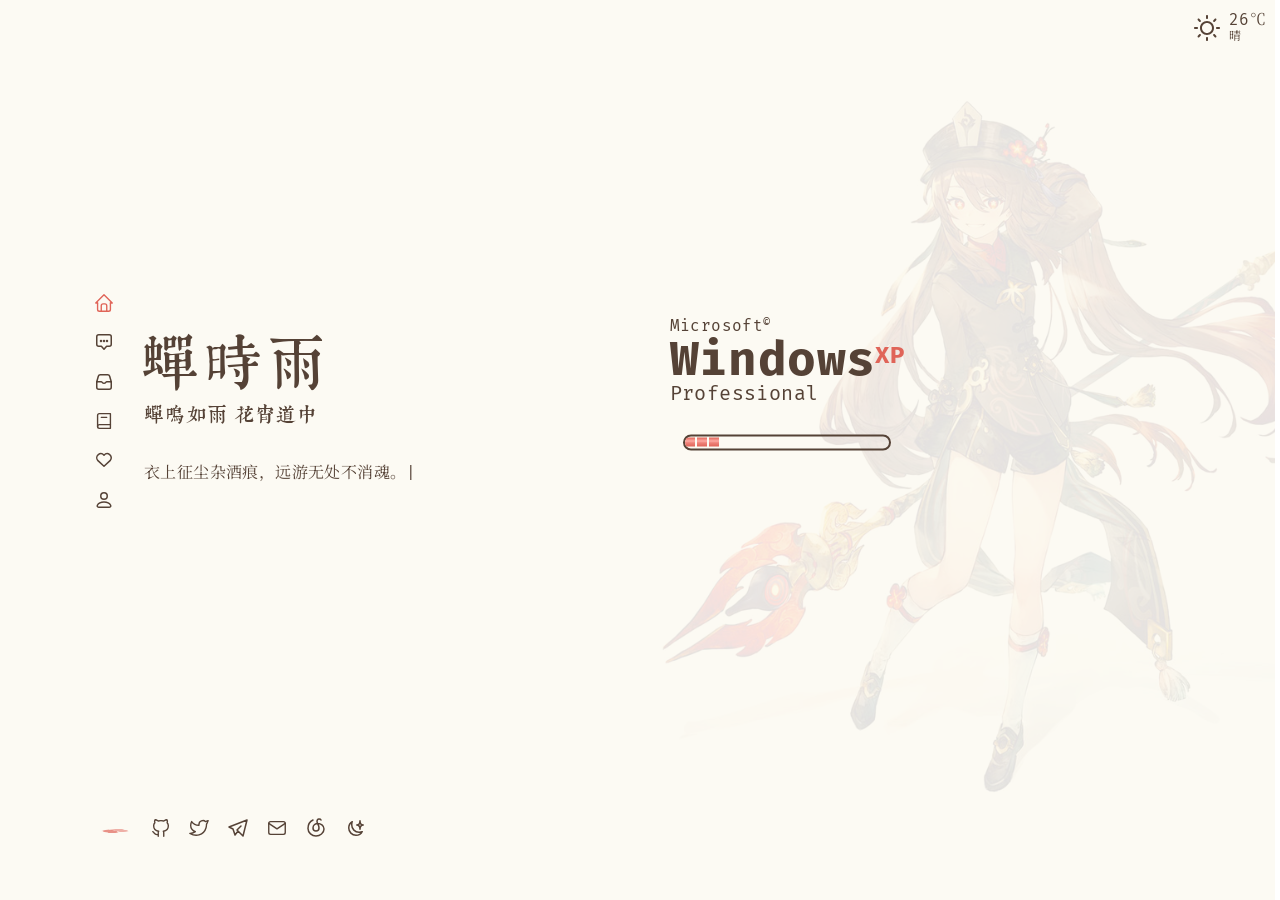
==== index.html @ c54d58c3 "deploy" ====
<!doctype html><html lang="zh-CN"><head><meta charset="utf-8"/><meta http-equiv="X-UA-Compatible" content="IE=edge"/><meta name="viewport" content="width=device-width,initial-scale=1,maximum-scale=1,user-scalable=no"/><meta name="referrer" content="no-referrer"/><meta name="author" content="蝉時雨"/><meta name="description" content="蝉鸣如雨 花宵道中"/><meta name="keywords" content="Code, ACG, Zero, 蝉时雨"/><link rel="icon" href="/favicon.ico"/><link rel="icon" type="image/png" sizes="16x16" href="/favicon-16x16.png"/><link rel="icon" type="image/png" sizes="32x32" href="/favicon-32x32.png"/><link rel="apple-touch-icon" href="/apple-touch-icon.png"/><link rel="manifest" href="/manifest.json"/><link rel="preconnect" href="https://fonts.gstatic.com"/><link rel="stylesheet" href="https://fonts.googleapis.com/css2?family=Fira+Mono&family=Noto+Serif+SC&display=swap"/><title>蝉時雨</title><script defer="defer" src="/static/js/main.6db89e71.js"></script><link href="/static/css/main.cafef7ec.css" rel="stylesheet"></head><body><noscript>You need to enable JavaScript to run this app.</noscript><div id="root"></div></body></html>
---- static/css/main.cafef7ec.css ----
[data-aos][data-aos][data-aos-duration="50"],body[data-aos-duration="50"] [data-aos]{transition-duration:50ms}[data-aos][data-aos][data-aos-delay="50"],body[data-aos-delay="50"] [data-aos]{transition-delay:0s}[data-aos][data-aos][data-aos-delay="50"].aos-animate,body[data-aos-delay="50"] [data-aos].aos-animate{transition-delay:50ms}[data-aos][data-aos][data-aos-duration="100"],body[data-aos-duration="100"] [data-aos]{transition-duration:.1s}[data-aos][data-aos][data-aos-delay="100"],body[data-aos-delay="100"] [data-aos]{transition-delay:0s}[data-aos][data-aos][data-aos-delay="100"].aos-animate,body[data-aos-delay="100"] [data-aos].aos-animate{transition-delay:.1s}[data-aos][data-aos][data-aos-duration="150"],body[data-aos-duration="150"] [data-aos]{transition-duration:.15s}[data-aos][data-aos][data-aos-delay="150"],body[data-aos-delay="150"] [data-aos]{transition-delay:0s}[data-aos][data-aos][data-aos-delay="150"].aos-animate,body[data-aos-delay="150"] [data-aos].aos-animate{transition-delay:.15s}[data-aos][data-aos][data-aos-duration="200"],body[data-aos-duration="200"] [data-aos]{transition-duration:.2s}[data-aos][data-aos][data-aos-delay="200"],body[data-aos-delay="200"] [data-aos]{transition-delay:0s}[data-aos][data-aos][data-aos-delay="200"].aos-animate,body[data-aos-delay="200"] [data-aos].aos-animate{transition-delay:.2s}[data-aos][data-aos][data-aos-duration="250"],body[data-aos-duration="250"] [data-aos]{transition-duration:.25s}[data-aos][data-aos][data-aos-delay="250"],body[data-aos-delay="250"] [data-aos]{transition-delay:0s}[data-aos][data-aos][data-aos-delay="250"].aos-animate,body[data-aos-delay="250"] [data-aos].aos-animate{transition-delay:.25s}[data-aos][data-aos][data-aos-duration="300"],body[data-aos-duration="300"] [data-aos]{transition-duration:.3s}[data-aos][data-aos][data-aos-delay="300"],body[data-aos-delay="300"] [data-aos]{transition-delay:0s}[data-aos][data-aos][data-aos-delay="300"].aos-animate,body[data-aos-delay="300"] [data-aos].aos-animate{transition-delay:.3s}[data-aos][data-aos][data-aos-duration="350"],body[data-aos-duration="350"] [data-aos]{transition-duration:.35s}[data-aos][data-aos][data-aos-delay="350"],body[data-aos-delay="350"] [data-aos]{transition-delay:0s}[data-aos][data-aos][data-aos-delay="350"].aos-animate,body[data-aos-delay="350"] [data-aos].aos-animate{transition-delay:.35s}[data-aos][data-aos][data-aos-duration="400"],body[data-aos-duration="400"] [data-aos]{transition-duration:.4s}[data-aos][data-aos][data-aos-delay="400"],body[data-aos-delay="400"] [data-aos]{transition-delay:0s}[data-aos][data-aos][data-aos-delay="400"].aos-animate,body[data-aos-delay="400"] [data-aos].aos-animate{transition-delay:.4s}[data-aos][data-aos][data-aos-duration="450"],body[data-aos-duration="450"] [data-aos]{transition-duration:.45s}[data-aos][data-aos][data-aos-delay="450"],body[data-aos-delay="450"] [data-aos]{transition-delay:0s}[data-aos][data-aos][data-aos-delay="450"].aos-animate,body[data-aos-delay="450"] [data-aos].aos-animate{transition-delay:.45s}[data-aos][data-aos][data-aos-duration="500"],body[data-aos-duration="500"] [data-aos]{transition-duration:.5s}[data-aos][data-aos][data-aos-delay="500"],body[data-aos-delay="500"] [data-aos]{transition-delay:0s}[data-aos][data-aos][data-aos-delay="500"].aos-animate,body[data-aos-delay="500"] [data-aos].aos-animate{transition-delay:.5s}[data-aos][data-aos][data-aos-duration="550"],body[data-aos-duration="550"] [data-aos]{transition-duration:.55s}[data-aos][data-aos][data-aos-delay="550"],body[data-aos-delay="550"] [data-aos]{transition-delay:0s}[data-aos][data-aos][data-aos-delay="550"].aos-animate,body[data-aos-delay="550"] [data-aos].aos-animate{transition-delay:.55s}[data-aos][data-aos][data-aos-duration="600"],body[data-aos-duration="600"] [data-aos]{transition-duration:.6s}[data-aos][data-aos][data-aos-delay="600"],body[data-aos-delay="600"] [data-aos]{transition-delay:0s}[data-aos][data-aos][data-aos-delay="600"].aos-animate,body[data-aos-delay="600"] [data-aos].aos-animate{transition-delay:.6s}[data-aos][data-aos][data-aos-duration="650"],body[data-aos-duration="650"] [data-aos]{transition-duration:.65s}[data-aos][data-aos][data-aos-delay="650"],body[data-aos-delay="650"] [data-aos]{transition-delay:0s}[data-aos][data-aos][data-aos-delay="650"].aos-animate,body[data-aos-delay="650"] [data-aos].aos-animate{transition-delay:.65s}[data-aos][data-aos][data-aos-duration="700"],body[data-aos-duration="700"] [data-aos]{transition-duration:.7s}[data-aos][data-aos][data-aos-delay="700"],body[data-aos-delay="700"] [data-aos]{transition-delay:0s}[data-aos][data-aos][data-aos-delay="700"].aos-animate,body[data-aos-delay="700"] [data-aos].aos-animate{transition-delay:.7s}[data-aos][data-aos][data-aos-duration="750"],body[data-aos-duration="750"] [data-aos]{transition-duration:.75s}[data-aos][data-aos][data-aos-delay="750"],body[data-aos-delay="750"] [data-aos]{transition-delay:0s}[data-aos][data-aos][data-aos-delay="750"].aos-animate,body[data-aos-delay="750"] [data-aos].aos-animate{transition-delay:.75s}[data-aos][data-aos][data-aos-duration="800"],body[data-aos-duration="800"] [data-aos]{transition-duration:.8s}[data-aos][data-aos][data-aos-delay="800"],body[data-aos-delay="800"] [data-aos]{transition-delay:0s}[data-aos][data-aos][data-aos-delay="800"].aos-animate,body[data-aos-delay="800"] [data-aos].aos-animate{transition-delay:.8s}[data-aos][data-aos][data-aos-duration="850"],body[data-aos-duration="850"] [data-aos]{transition-duration:.85s}[data-aos][data-aos][data-aos-delay="850"],body[data-aos-delay="850"] [data-aos]{transition-delay:0s}[data-aos][data-aos][data-aos-delay="850"].aos-animate,body[data-aos-delay="850"] [data-aos].aos-animate{transition-delay:.85s}[data-aos][data-aos][data-aos-duration="900"],body[data-aos-duration="900"] [data-aos]{transition-duration:.9s}[data-aos][data-aos][data-aos-delay="900"],body[data-aos-delay="900"] [data-aos]{transition-delay:0s}[data-aos][data-aos][data-aos-delay="900"].aos-animate,body[data-aos-delay="900"] [data-aos].aos-animate{transition-delay:.9s}[data-aos][data-aos][data-aos-duration="950"],body[data-aos-duration="950"] [data-aos]{transition-duration:.95s}[data-aos][data-aos][data-aos-delay="950"],body[data-aos-delay="950"] [data-aos]{transition-delay:0s}[data-aos][data-aos][data-aos-delay="950"].aos-animate,body[data-aos-delay="950"] [data-aos].aos-animate{transition-delay:.95s}[data-aos][data-aos][data-aos-duration="1000"],body[data-aos-duration="1000"] [data-aos]{transition-duration:1s}[data-aos][data-aos][data-aos-delay="1000"],body[data-aos-delay="1000"] [data-aos]{transition-delay:0s}[data-aos][data-aos][data-aos-delay="1000"].aos-animate,body[data-aos-delay="1000"] [data-aos].aos-animate{transition-delay:1s}[data-aos][data-aos][data-aos-duration="1050"],body[data-aos-duration="1050"] [data-aos]{transition-duration:1.05s}[data-aos][data-aos][data-aos-delay="1050"],body[data-aos-delay="1050"] [data-aos]{transition-delay:0s}[data-aos][data-aos][data-aos-delay="1050"].aos-animate,body[data-aos-delay="1050"] [data-aos].aos-animate{transition-delay:1.05s}[data-aos][data-aos][data-aos-duration="1100"],body[data-aos-duration="1100"] [data-aos]{transition-duration:1.1s}[data-aos][data-aos][data-aos-delay="1100"],body[data-aos-delay="1100"] [data-aos]{transition-delay:0s}[data-aos][data-aos][data-aos-delay="1100"].aos-animate,body[data-aos-delay="1100"] [data-aos].aos-animate{transition-delay:1.1s}[data-aos][data-aos][data-aos-duration="1150"],body[data-aos-duration="1150"] [data-aos]{transition-duration:1.15s}[data-aos][data-aos][data-aos-delay="1150"],body[data-aos-delay="1150"] [data-aos]{transition-delay:0s}[data-aos][data-aos][data-aos-delay="1150"].aos-animate,body[data-aos-delay="1150"] [data-aos].aos-animate{transition-delay:1.15s}[data-aos][data-aos][data-aos-duration="1200"],body[data-aos-duration="1200"] [data-aos]{transition-duration:1.2s}[data-aos][data-aos][data-aos-delay="1200"],body[data-aos-delay="1200"] [data-aos]{transition-delay:0s}[data-aos][data-aos][data-aos-delay="1200"].aos-animate,body[data-aos-delay="1200"] [data-aos].aos-animate{transition-delay:1.2s}[data-aos][data-aos][data-aos-duration="1250"],body[data-aos-duration="1250"] [data-aos]{transition-duration:1.25s}[data-aos][data-aos][data-aos-delay="1250"],body[data-aos-delay="1250"] [data-aos]{transition-delay:0s}[data-aos][data-aos][data-aos-delay="1250"].aos-animate,body[data-aos-delay="1250"] [data-aos].aos-animate{transition-delay:1.25s}[data-aos][data-aos][data-aos-duration="1300"],body[data-aos-duration="1300"] [data-aos]{transition-duration:1.3s}[data-aos][data-aos][data-aos-delay="1300"],body[data-aos-delay="1300"] [data-aos]{transition-delay:0s}[data-aos][data-aos][data-aos-delay="1300"].aos-animate,body[data-aos-delay="1300"] [data-aos].aos-animate{transition-delay:1.3s}[data-aos][data-aos][data-aos-duration="1350"],body[data-aos-duration="1350"] [data-aos]{transition-duration:1.35s}[data-aos][data-aos][data-aos-delay="1350"],body[data-aos-delay="1350"] [data-aos]{transition-delay:0s}[data-aos][data-aos][data-aos-delay="1350"].aos-animate,body[data-aos-delay="1350"] [data-aos].aos-animate{transition-delay:1.35s}[data-aos][data-aos][data-aos-duration="1400"],body[data-aos-duration="1400"] [data-aos]{transition-duration:1.4s}[data-aos][data-aos][data-aos-delay="1400"],body[data-aos-delay="1400"] [data-aos]{transition-delay:0s}[data-aos][data-aos][data-aos-delay="1400"].aos-animate,body[data-aos-delay="1400"] [data-aos].aos-animate{transition-delay:1.4s}[data-aos][data-aos][data-aos-duration="1450"],body[data-aos-duration="1450"] [data-aos]{transition-duration:1.45s}[data-aos][data-aos][data-aos-delay="1450"],body[data-aos-delay="1450"] [data-aos]{transition-delay:0s}[data-aos][data-aos][data-aos-delay="1450"].aos-animate,body[data-aos-delay="1450"] [data-aos].aos-animate{transition-delay:1.45s}[data-aos][data-aos][data-aos-duration="1500"],body[data-aos-duration="1500"] [data-aos]{transition-duration:1.5s}[data-aos][data-aos][data-aos-delay="1500"],body[data-aos-delay="1500"] [data-aos]{transition-delay:0s}[data-aos][data-aos][data-aos-delay="1500"].aos-animate,body[data-aos-delay="1500"] [data-aos].aos-animate{transition-delay:1.5s}[data-aos][data-aos][data-aos-duration="1550"],body[data-aos-duration="1550"] [data-aos]{transition-duration:1.55s}[data-aos][data-aos][data-aos-delay="1550"],body[data-aos-delay="1550"] [data-aos]{transition-delay:0s}[data-aos][data-aos][data-aos-delay="1550"].aos-animate,body[data-aos-delay="1550"] [data-aos].aos-animate{transition-delay:1.55s}[data-aos][data-aos][data-aos-duration="1600"],body[data-aos-duration="1600"] [data-aos]{transition-duration:1.6s}[data-aos][data-aos][data-aos-delay="1600"],body[data-aos-delay="1600"] [data-aos]{transition-delay:0s}[data-aos][data-aos][data-aos-delay="1600"].aos-animate,body[data-aos-delay="1600"] [data-aos].aos-animate{transition-delay:1.6s}[data-aos][data-aos][data-aos-duration="1650"],body[data-aos-duration="1650"] [data-aos]{transition-duration:1.65s}[data-aos][data-aos][data-aos-delay="1650"],body[data-aos-delay="1650"] [data-aos]{transition-delay:0s}[data-aos][data-aos][data-aos-delay="1650"].aos-animate,body[data-aos-delay="1650"] [data-aos].aos-animate{transition-delay:1.65s}[data-aos][data-aos][data-aos-duration="1700"],body[data-aos-duration="1700"] [data-aos]{transition-duration:1.7s}[data-aos][data-aos][data-aos-delay="1700"],body[data-aos-delay="1700"] [data-aos]{transition-delay:0s}[data-aos][data-aos][data-aos-delay="1700"].aos-animate,body[data-aos-delay="1700"] [data-aos].aos-animate{transition-delay:1.7s}[data-aos][data-aos][data-aos-duration="1750"],body[data-aos-duration="1750"] [data-aos]{transition-duration:1.75s}[data-aos][data-aos][data-aos-delay="1750"],body[data-aos-delay="1750"] [data-aos]{transition-delay:0s}[data-aos][data-aos][data-aos-delay="1750"].aos-animate,body[data-aos-delay="1750"] [data-aos].aos-animate{transition-delay:1.75s}[data-aos][data-aos][data-aos-duration="1800"],body[data-aos-duration="1800"] [data-aos]{transition-duration:1.8s}[data-aos][data-aos][data-aos-delay="1800"],body[data-aos-delay="1800"] [data-aos]{transition-delay:0s}[data-aos][data-aos][data-aos-delay="1800"].aos-animate,body[data-aos-delay="1800"] [data-aos].aos-animate{transition-delay:1.8s}[data-aos][data-aos][data-aos-duration="1850"],body[data-aos-duration="1850"] [data-aos]{transition-duration:1.85s}[data-aos][data-aos][data-aos-delay="1850"],body[data-aos-delay="1850"] [data-aos]{transition-delay:0s}[data-aos][data-aos][data-aos-delay="1850"].aos-animate,body[data-aos-delay="1850"] [data-aos].aos-animate{transition-delay:1.85s}[data-aos][data-aos][data-aos-duration="1900"],body[data-aos-duration="1900"] [data-aos]{transition-duration:1.9s}[data-aos][data-aos][data-aos-delay="1900"],body[data-aos-delay="1900"] [data-aos]{transition-delay:0s}[data-aos][data-aos][data-aos-delay="1900"].aos-animate,body[data-aos-delay="1900"] [data-aos].aos-animate{transition-delay:1.9s}[data-aos][data-aos][data-aos-duration="1950"],body[data-aos-duration="1950"] [data-aos]{transition-duration:1.95s}[data-aos][data-aos][data-aos-delay="1950"],body[data-aos-delay="1950"] [data-aos]{transition-delay:0s}[data-aos][data-aos][data-aos-delay="1950"].aos-animate,body[data-aos-delay="1950"] [data-aos].aos-animate{transition-delay:1.95s}[data-aos][data-aos][data-aos-duration="2000"],body[data-aos-duration="2000"] [data-aos]{transition-duration:2s}[data-aos][data-aos][data-aos-delay="2000"],body[data-aos-delay="2000"] [data-aos]{transition-delay:0s}[data-aos][data-aos][data-aos-delay="2000"].aos-animate,body[data-aos-delay="2000"] [data-aos].aos-animate{transition-delay:2s}[data-aos][data-aos][data-aos-duration="2050"],body[data-aos-duration="2050"] [data-aos]{transition-duration:2.05s}[data-aos][data-aos][data-aos-delay="2050"],body[data-aos-delay="2050"] [data-aos]{transition-delay:0s}[data-aos][data-aos][data-aos-delay="2050"].aos-animate,body[data-aos-delay="2050"] [data-aos].aos-animate{transition-delay:2.05s}[data-aos][data-aos][data-aos-duration="2100"],body[data-aos-duration="2100"] [data-aos]{transition-duration:2.1s}[data-aos][data-aos][data-aos-delay="2100"],body[data-aos-delay="2100"] [data-aos]{transition-delay:0s}[data-aos][data-aos][data-aos-delay="2100"].aos-animate,body[data-aos-delay="2100"] [data-aos].aos-animate{transition-delay:2.1s}[data-aos][data-aos][data-aos-duration="2150"],body[data-aos-duration="2150"] [data-aos]{transition-duration:2.15s}[data-aos][data-aos][data-aos-delay="2150"],body[data-aos-delay="2150"] [data-aos]{transition-delay:0s}[data-aos][data-aos][data-aos-delay="2150"].aos-animate,body[data-aos-delay="2150"] [data-aos].aos-animate{transition-delay:2.15s}[data-aos][data-aos][data-aos-duration="2200"],body[data-aos-duration="2200"] [data-aos]{transition-duration:2.2s}[data-aos][data-aos][data-aos-delay="2200"],body[data-aos-delay="2200"] [data-aos]{transition-delay:0s}[data-aos][data-aos][data-aos-delay="2200"].aos-animate,body[data-aos-delay="2200"] [data-aos].aos-animate{transition-delay:2.2s}[data-aos][data-aos][data-aos-duration="2250"],body[data-aos-duration="2250"] [data-aos]{transition-duration:2.25s}[data-aos][data-aos][data-aos-delay="2250"],body[data-aos-delay="2250"] [data-aos]{transition-delay:0s}[data-aos][data-aos][data-aos-delay="2250"].aos-animate,body[data-aos-delay="2250"] [data-aos].aos-animate{transition-delay:2.25s}[data-aos][data-aos][data-aos-duration="2300"],body[data-aos-duration="2300"] [data-aos]{transition-duration:2.3s}[data-aos][data-aos][data-aos-delay="2300"],body[data-aos-delay="2300"] [data-aos]{transition-delay:0s}[data-aos][data-aos][data-aos-delay="2300"].aos-animate,body[data-aos-delay="2300"] [data-aos].aos-animate{transition-delay:2.3s}[data-aos][data-aos][data-aos-duration="2350"],body[data-aos-duration="2350"] [data-aos]{transition-duration:2.35s}[data-aos][data-aos][data-aos-delay="2350"],body[data-aos-delay="2350"] [data-aos]{transition-delay:0s}[data-aos][data-aos][data-aos-delay="2350"].aos-animate,body[data-aos-delay="2350"] [data-aos].aos-animate{transition-delay:2.35s}[data-aos][data-aos][data-aos-duration="2400"],body[data-aos-duration="2400"] [data-aos]{transition-duration:2.4s}[data-aos][data-aos][data-aos-delay="2400"],body[data-aos-delay="2400"] [data-aos]{transition-delay:0s}[data-aos][data-aos][data-aos-delay="2400"].aos-animate,body[data-aos-delay="2400"] [data-aos].aos-animate{transition-delay:2.4s}[data-aos][data-aos][data-aos-duration="2450"],body[data-aos-duration="2450"] [data-aos]{transition-duration:2.45s}[data-aos][data-aos][data-aos-delay="2450"],body[data-aos-delay="2450"] [data-aos]{transition-delay:0s}[data-aos][data-aos][data-aos-delay="2450"].aos-animate,body[data-aos-delay="2450"] [data-aos].aos-animate{transition-delay:2.45s}[data-aos][data-aos][data-aos-duration="2500"],body[data-aos-duration="2500"] [data-aos]{transition-duration:2.5s}[data-aos][data-aos][data-aos-delay="2500"],body[data-aos-delay="2500"] [data-aos]{transition-delay:0s}[data-aos][data-aos][data-aos-delay="2500"].aos-animate,body[data-aos-delay="2500"] [data-aos].aos-animate{transition-delay:2.5s}[data-aos][data-aos][data-aos-duration="2550"],body[data-aos-duration="2550"] [data-aos]{transition-duration:2.55s}[data-aos][data-aos][data-aos-delay="2550"],body[data-aos-delay="2550"] [data-aos]{transition-delay:0s}[data-aos][data-aos][data-aos-delay="2550"].aos-animate,body[data-aos-delay="2550"] [data-aos].aos-animate{transition-delay:2.55s}[data-aos][data-aos][data-aos-duration="2600"],body[data-aos-duration="2600"] [data-aos]{transition-duration:2.6s}[data-aos][data-aos][data-aos-delay="2600"],body[data-aos-delay="2600"] [data-aos]{transition-delay:0s}[data-aos][data-aos][data-aos-delay="2600"].aos-animate,body[data-aos-delay="2600"] [data-aos].aos-animate{transition-delay:2.6s}[data-aos][data-aos][data-aos-duration="2650"],body[data-aos-duration="2650"] [data-aos]{transition-duration:2.65s}[data-aos][data-aos][data-aos-delay="2650"],body[data-aos-delay="2650"] [data-aos]{transition-delay:0s}[data-aos][data-aos][data-aos-delay="2650"].aos-animate,body[data-aos-delay="2650"] [data-aos].aos-animate{transition-delay:2.65s}[data-aos][data-aos][data-aos-duration="2700"],body[data-aos-duration="2700"] [data-aos]{transition-duration:2.7s}[data-aos][data-aos][data-aos-delay="2700"],body[data-aos-delay="2700"] [data-aos]{transition-delay:0s}[data-aos][data-aos][data-aos-delay="2700"].aos-animate,body[data-aos-delay="2700"] [data-aos].aos-animate{transition-delay:2.7s}[data-aos][data-aos][data-aos-duration="2750"],body[data-aos-duration="2750"] [data-aos]{transition-duration:2.75s}[data-aos][data-aos][data-aos-delay="2750"],body[data-aos-delay="2750"] [data-aos]{transition-delay:0s}[data-aos][data-aos][data-aos-delay="2750"].aos-animate,body[data-aos-delay="2750"] [data-aos].aos-animate{transition-delay:2.75s}[data-aos][data-aos][data-aos-duration="2800"],body[data-aos-duration="2800"] [data-aos]{transition-duration:2.8s}[data-aos][data-aos][data-aos-delay="2800"],body[data-aos-delay="2800"] [data-aos]{transition-delay:0s}[data-aos][data-aos][data-aos-delay="2800"].aos-animate,body[data-aos-delay="2800"] [data-aos].aos-animate{transition-delay:2.8s}[data-aos][data-aos][data-aos-duration="2850"],body[data-aos-duration="2850"] [data-aos]{transition-duration:2.85s}[data-aos][data-aos][data-aos-delay="2850"],body[data-aos-delay="2850"] [data-aos]{transition-delay:0s}[data-aos][data-aos][data-aos-delay="2850"].aos-animate,body[data-aos-delay="2850"] [data-aos].aos-animate{transition-delay:2.85s}[data-aos][data-aos][data-aos-duration="2900"],body[data-aos-duration="2900"] [data-aos]{transition-duration:2.9s}[data-aos][data-aos][data-aos-delay="2900"],body[data-aos-delay="2900"] [data-aos]{transition-delay:0s}[data-aos][data-aos][data-aos-delay="2900"].aos-animate,body[data-aos-delay="2900"] [data-aos].aos-animate{transition-delay:2.9s}[data-aos][data-aos][data-aos-duration="2950"],body[data-aos-duration="2950"] [data-aos]{transition-duration:2.95s}[data-aos][data-aos][data-aos-delay="2950"],body[data-aos-delay="2950"] [data-aos]{transition-delay:0s}[data-aos][data-aos][data-aos-delay="2950"].aos-animate,body[data-aos-delay="2950"] [data-aos].aos-animate{transition-delay:2.95s}[data-aos][data-aos][data-aos-duration="3000"],body[data-aos-duration="3000"] [data-aos]{transition-duration:3s}[data-aos][data-aos][data-aos-delay="3000"],body[data-aos-delay="3000"] [data-aos]{transition-delay:0s}[data-aos][data-aos][data-aos-delay="3000"].aos-animate,body[data-aos-delay="3000"] [data-aos].aos-animate{transition-delay:3s}[data-aos]{pointer-events:none}[data-aos].aos-animate{pointer-events:auto}[data-aos][data-aos][data-aos-easing=linear],body[data-aos-easing=linear] [data-aos]{transition-timing-function:cubic-bezier(.25,.25,.75,.75)}[data-aos][data-aos][data-aos-easing=ease],body[data-aos-easing=ease] [data-aos]{transition-timing-function:ease}[data-aos][data-aos][data-aos-easing=ease-in],body[data-aos-easing=ease-in] [data-aos]{transition-timing-function:ease-in}[data-aos][data-aos][data-aos-easing=ease-out],body[data-aos-easing=ease-out] [data-aos]{transition-timing-function:ease-out}[data-aos][data-aos][data-aos-easing=ease-in-out],body[data-aos-easing=ease-in-out] [data-aos]{transition-timing-function:ease-in-out}[data-aos][data-aos][data-aos-easing=ease-in-back],body[data-aos-easing=ease-in-back] [data-aos]{transition-timing-function:cubic-bezier(.6,-.28,.735,.045)}[data-aos][data-aos][data-aos-easing=ease-out-back],body[data-aos-easing=ease-out-back] [data-aos]{transition-timing-function:cubic-bezier(.175,.885,.32,1.275)}[data-aos][data-aos][data-aos-easing=ease-in-out-back],body[data-aos-easing=ease-in-out-back] [data-aos]{transition-timing-function:cubic-bezier(.68,-.55,.265,1.55)}[data-aos][data-aos][data-aos-easing=ease-in-sine],body[data-aos-easing=ease-in-sine] [data-aos]{transition-timing-function:cubic-bezier(.47,0,.745,.715)}[data-aos][data-aos][data-aos-easing=ease-out-sine],body[data-aos-easing=ease-out-sine] [data-aos]{transition-timing-function:cubic-bezier(.39,.575,.565,1)}[data-aos][data-aos][data-aos-easing=ease-in-out-sine],body[data-aos-easing=ease-in-out-sine] [data-aos]{transition-timing-function:cubic-bezier(.445,.05,.55,.95)}[data-aos][data-aos][data-aos-easing=ease-in-quad],body[data-aos-easing=ease-in-quad] [data-aos]{transition-timing-function:cubic-bezier(.55,.085,.68,.53)}[data-aos][data-aos][data-aos-easing=ease-out-quad],body[data-aos-easing=ease-out-quad] [data-aos]{transition-timing-function:cubic-bezier(.25,.46,.45,.94)}[data-aos][data-aos][data-aos-easing=ease-in-out-quad],body[data-aos-easing=ease-in-out-quad] [data-aos]{transition-timing-function:cubic-bezier(.455,.03,.515,.955)}[data-aos][data-aos][data-aos-easing=ease-in-cubic],body[data-aos-easing=ease-in-cubic] [data-aos]{transition-timing-function:cubic-bezier(.55,.085,.68,.53)}[data-aos][data-aos][data-aos-easing=ease-out-cubic],body[data-aos-easing=ease-out-cubic] [data-aos]{transition-timing-function:cubic-bezier(.25,.46,.45,.94)}[data-aos][data-aos][data-aos-easing=ease-in-out-cubic],body[data-aos-easing=ease-in-out-cubic] [data-aos]{transition-timing-function:cubic-bezier(.455,.03,.515,.955)}[data-aos][data-aos][data-aos-easing=ease-in-quart],body[data-aos-easing=ease-in-quart] [data-aos]{transition-timing-function:cubic-bezier(.55,.085,.68,.53)}[data-aos][data-aos][data-aos-easing=ease-out-quart],body[data-aos-easing=ease-out-quart] [data-aos]{transition-timing-function:cubic-bezier(.25,.46,.45,.94)}[data-aos][data-aos][data-aos-easing=ease-in-out-quart],body[data-aos-easing=ease-in-out-quart] [data-aos]{transition-timing-function:cubic-bezier(.455,.03,.515,.955)}@media screen{html:not(.no-js) [data-aos^=fade][data-aos^=fade]{opacity:0;transition-property:opacity,-webkit-transform;transition-property:opacity,transform;transition-property:opacity,transform,-webkit-transform}html:not(.no-js) [data-aos^=fade][data-aos^=fade].aos-animate{opacity:1;-webkit-transform:none;transform:none}html:not(.no-js) [data-aos=fade-up]{-webkit-transform:translate3d(0,100px,0);transform:translate3d(0,100px,0)}html:not(.no-js) [data-aos=fade-down]{-webkit-transform:translate3d(0,-100px,0);transform:translate3d(0,-100px,0)}html:not(.no-js) [data-aos=fade-right]{-webkit-transform:translate3d(-100px,0,0);transform:translate3d(-100px,0,0)}html:not(.no-js) [data-aos=fade-left]{-webkit-transform:translate3d(100px,0,0);transform:translate3d(100px,0,0)}html:not(.no-js) [data-aos=fade-up-right]{-webkit-transform:translate3d(-100px,100px,0);transform:translate3d(-100px,100px,0)}html:not(.no-js) [data-aos=fade-up-left]{-webkit-transform:translate3d(100px,100px,0);transform:translate3d(100px,100px,0)}html:not(.no-js) [data-aos=fade-down-right]{-webkit-transform:translate3d(-100px,-100px,0);transform:translate3d(-100px,-100px,0)}html:not(.no-js) [data-aos=fade-down-left]{-webkit-transform:translate3d(100px,-100px,0);transform:translate3d(100px,-100px,0)}html:not(.no-js) [data-aos^=zoom][data-aos^=zoom]{opacity:0;transition-property:opacity,-webkit-transform;transition-property:opacity,transform;transition-property:opacity,transform,-webkit-transform}html:not(.no-js) [data-aos^=zoom][data-aos^=zoom].aos-animate{opacity:1;-webkit-transform:translateZ(0) scale(1);transform:translateZ(0) scale(1)}html:not(.no-js) [data-aos=zoom-in]{-webkit-transform:scale(.6);transform:scale(.6)}html:not(.no-js) [data-aos=zoom-in-up]{-webkit-transform:translate3d(0,100px,0) scale(.6);transform:translate3d(0,100px,0) scale(.6)}html:not(.no-js) [data-aos=zoom-in-down]{-webkit-transform:translate3d(0,-100px,0) scale(.6);transform:translate3d(0,-100px,0) scale(.6)}html:not(.no-js) [data-aos=zoom-in-right]{-webkit-transform:translate3d(-100px,0,0) scale(.6);transform:translate3d(-100px,0,0) scale(.6)}html:not(.no-js) [data-aos=zoom-in-left]{-webkit-transform:translate3d(100px,0,0) scale(.6);transform:translate3d(100px,0,0) scale(.6)}html:not(.no-js) [data-aos=zoom-out]{-webkit-transform:scale(1.2);transform:scale(1.2)}html:not(.no-js) [data-aos=zoom-out-up]{-webkit-transform:translate3d(0,100px,0) scale(1.2);transform:translate3d(0,100px,0) scale(1.2)}html:not(.no-js) [data-aos=zoom-out-down]{-webkit-transform:translate3d(0,-100px,0) scale(1.2);transform:translate3d(0,-100px,0) scale(1.2)}html:not(.no-js) [data-aos=zoom-out-right]{-webkit-transform:translate3d(-100px,0,0) scale(1.2);transform:translate3d(-100px,0,0) scale(1.2)}html:not(.no-js) [data-aos=zoom-out-left]{-webkit-transform:translate3d(100px,0,0) scale(1.2);transform:translate3d(100px,0,0) scale(1.2)}html:not(.no-js) [data-aos^=slide][data-aos^=slide]{transition-property:-webkit-transform;transition-property:transform;transition-property:transform,-webkit-transform;visibility:hidden}html:not(.no-js) [data-aos^=slide][data-aos^=slide].aos-animate{-webkit-transform:translateZ(0);transform:translateZ(0);visibility:visible}html:not(.no-js) [data-aos=slide-up]{-webkit-transform:translate3d(0,100%,0);transform:translate3d(0,100%,0)}html:not(.no-js) [data-aos=slide-down]{-webkit-transform:translate3d(0,-100%,0);transform:translate3d(0,-100%,0)}html:not(.no-js) [data-aos=slide-right]{-webkit-transform:translate3d(-100%,0,0);transform:translate3d(-100%,0,0)}html:not(.no-js) [data-aos=slide-left]{-webkit-transform:translate3d(100%,0,0);transform:translate3d(100%,0,0)}html:not(.no-js) [data-aos^=flip][data-aos^=flip]{-webkit-backface-visibility:hidden;backface-visibility:hidden;transition-property:-webkit-transform;transition-property:transform;transition-property:transform,-webkit-transform}html:not(.no-js) [data-aos=flip-left]{-webkit-transform:perspective(2500px) rotateY(-100deg);transform:perspective(2500px) rotateY(-100deg)}html:not(.no-js) [data-aos=flip-left].aos-animate{-webkit-transform:perspective(2500px) rotateY(0);transform:perspective(2500px) rotateY(0)}html:not(.no-js) [data-aos=flip-right]{-webkit-transform:perspective(2500px) rotateY(100deg);transform:perspective(2500px) rotateY(100deg)}html:not(.no-js) [data-aos=flip-right].aos-animate{-webkit-transform:perspective(2500px) rotateY(0);transform:perspective(2500px) rotateY(0)}html:not(.no-js) [data-aos=flip-up]{-webkit-transform:perspective(2500px) rotateX(-100deg);transform:perspective(2500px) rotateX(-100deg)}html:not(.no-js) [data-aos=flip-up].aos-animate{-webkit-transform:perspective(2500px) rotateX(0);transform:perspective(2500px) rotateX(0)}html:not(.no-js) [data-aos=flip-down]{-webkit-transform:perspective(2500px) rotateX(100deg);transform:perspective(2500px) rotateX(100deg)}html:not(.no-js) [data-aos=flip-down].aos-animate{-webkit-transform:perspective(2500px) rotateX(0);transform:perspective(2500px) rotateX(0)}}@font-face{font-family:GuDianMingChaoTi;font-weight:700;src:url(/static/media/GuDianMingChaoTi.0715b8ad2570a546f0dd.ttf)}

/*
! tailwindcss v3.2.4 | MIT License | https://tailwindcss.com
*/*,:after,:before{border:0 solid #e5e7eb;box-sizing:border-box}:after,:before{--tw-content:""}html{-webkit-text-size-adjust:100%;-webkit-font-feature-settings:normal;font-feature-settings:normal;font-family:ui-sans-serif,system-ui,-apple-system,BlinkMacSystemFont,Segoe UI,Roboto,Helvetica Neue,Arial,Noto Sans,sans-serif,Apple Color Emoji,Segoe UI Emoji,Segoe UI Symbol,Noto Color Emoji;line-height:1.5;tab-size:4}body{line-height:inherit;margin:0}hr{border-top-width:1px;color:inherit;height:0}abbr:where([title]){-webkit-text-decoration:underline dotted;text-decoration:underline dotted}h1,h2,h3,h4,h5,h6{font-size:inherit;font-weight:inherit}a{color:inherit;text-decoration:inherit}b,strong{font-weight:bolder}code,kbd,pre,samp{font-family:ui-monospace,SFMono-Regular,Menlo,Monaco,Consolas,Liberation Mono,Courier New,monospace;font-size:1em}small{font-size:80%}sub,sup{font-size:75%;line-height:0;position:relative;vertical-align:initial}sub{bottom:-.25em}sup{top:-.5em}table{border-collapse:collapse;border-color:inherit;text-indent:0}button,input,optgroup,select,textarea{color:inherit;font-family:inherit;font-size:100%;font-weight:inherit;line-height:inherit;margin:0;padding:0}button,select{text-transform:none}[type=button],[type=reset],[type=submit],button{-webkit-appearance:button;background-color:initial;background-image:none}:-moz-focusring{outline:auto}:-moz-ui-invalid{box-shadow:none}progress{vertical-align:initial}::-webkit-inner-spin-button,::-webkit-outer-spin-button{height:auto}[type=search]{-webkit-appearance:textfield;outline-offset:-2px}::-webkit-search-decoration{-webkit-appearance:none}::-webkit-file-upload-button{-webkit-appearance:button;font:inherit}summary{display:list-item}blockquote,dd,dl,figure,h1,h2,h3,h4,h5,h6,hr,p,pre{margin:0}fieldset{margin:0}fieldset,legend{padding:0}menu,ol,ul{list-style:none;margin:0;padding:0}textarea{resize:vertical}input::-webkit-input-placeholder,textarea::-webkit-input-placeholder{color:#9ca3af;opacity:1}input::placeholder,textarea::placeholder{color:#9ca3af;opacity:1}[role=button],button{cursor:pointer}:disabled{cursor:default}audio,canvas,embed,iframe,img,object,svg,video{display:block;vertical-align:middle}img,video{height:auto;max-width:100%}[hidden]{display:none}*,:after,:before{--tw-border-spacing-x:0;--tw-border-spacing-y:0;--tw-translate-x:0;--tw-translate-y:0;--tw-rotate:0;--tw-skew-x:0;--tw-skew-y:0;--tw-scale-x:1;--tw-scale-y:1;--tw-pan-x: ;--tw-pan-y: ;--tw-pinch-zoom: ;--tw-scroll-snap-strictness:proximity;--tw-ordinal: ;--tw-slashed-zero: ;--tw-numeric-figure: ;--tw-numeric-spacing: ;--tw-numeric-fraction: ;--tw-ring-inset: ;--tw-ring-offset-width:0px;--tw-ring-offset-color:#fff;--tw-ring-color:rgba(59,130,246,.5);--tw-ring-offset-shadow:0 0 #0000;--tw-ring-shadow:0 0 #0000;--tw-shadow:0 0 #0000;--tw-shadow-colored:0 0 #0000;--tw-blur: ;--tw-brightness: ;--tw-contrast: ;--tw-grayscale: ;--tw-hue-rotate: ;--tw-invert: ;--tw-saturate: ;--tw-sepia: ;--tw-drop-shadow: ;--tw-backdrop-blur: ;--tw-backdrop-brightness: ;--tw-backdrop-contrast: ;--tw-backdrop-grayscale: ;--tw-backdrop-hue-rotate: ;--tw-backdrop-invert: ;--tw-backdrop-opacity: ;--tw-backdrop-saturate: ;--tw-backdrop-sepia: }::-webkit-backdrop{--tw-border-spacing-x:0;--tw-border-spacing-y:0;--tw-translate-x:0;--tw-translate-y:0;--tw-rotate:0;--tw-skew-x:0;--tw-skew-y:0;--tw-scale-x:1;--tw-scale-y:1;--tw-pan-x: ;--tw-pan-y: ;--tw-pinch-zoom: ;--tw-scroll-snap-strictness:proximity;--tw-ordinal: ;--tw-slashed-zero: ;--tw-numeric-figure: ;--tw-numeric-spacing: ;--tw-numeric-fraction: ;--tw-ring-inset: ;--tw-ring-offset-width:0px;--tw-ring-offset-color:#fff;--tw-ring-color:rgba(59,130,246,.5);--tw-ring-offset-shadow:0 0 #0000;--tw-ring-shadow:0 0 #0000;--tw-shadow:0 0 #0000;--tw-shadow-colored:0 0 #0000;--tw-blur: ;--tw-brightness: ;--tw-contrast: ;--tw-grayscale: ;--tw-hue-rotate: ;--tw-invert: ;--tw-saturate: ;--tw-sepia: ;--tw-drop-shadow: ;--tw-backdrop-blur: ;--tw-backdrop-brightness: ;--tw-backdrop-contrast: ;--tw-backdrop-grayscale: ;--tw-backdrop-hue-rotate: ;--tw-backdrop-invert: ;--tw-backdrop-opacity: ;--tw-backdrop-saturate: ;--tw-backdrop-sepia: }::backdrop{--tw-border-spacing-x:0;--tw-border-spacing-y:0;--tw-translate-x:0;--tw-translate-y:0;--tw-rotate:0;--tw-skew-x:0;--tw-skew-y:0;--tw-scale-x:1;--tw-scale-y:1;--tw-pan-x: ;--tw-pan-y: ;--tw-pinch-zoom: ;--tw-scroll-snap-strictness:proximity;--tw-ordinal: ;--tw-slashed-zero: ;--tw-numeric-figure: ;--tw-numeric-spacing: ;--tw-numeric-fraction: ;--tw-ring-inset: ;--tw-ring-offset-width:0px;--tw-ring-offset-color:#fff;--tw-ring-color:rgba(59,130,246,.5);--tw-ring-offset-shadow:0 0 #0000;--tw-ring-shadow:0 0 #0000;--tw-shadow:0 0 #0000;--tw-shadow-colored:0 0 #0000;--tw-blur: ;--tw-brightness: ;--tw-contrast: ;--tw-grayscale: ;--tw-hue-rotate: ;--tw-invert: ;--tw-saturate: ;--tw-sepia: ;--tw-drop-shadow: ;--tw-backdrop-blur: ;--tw-backdrop-brightness: ;--tw-backdrop-contrast: ;--tw-backdrop-grayscale: ;--tw-backdrop-hue-rotate: ;--tw-backdrop-invert: ;--tw-backdrop-opacity: ;--tw-backdrop-saturate: ;--tw-backdrop-sepia: }:root{--white:#fcfaf2;--white-light:hsla(48,62%,97%,.1);--black:#554236;--black-light:rgba(85,66,54,.1);--theme-color:#e06458;--font-family:"Fira Mono","Noto Serif SC",-apple-system,BlinkMacSystemFont,"Segoe UI","Roboto","Oxygen","Ubuntu","Helvetica Neue",sans-serif;scrollbar-gutter:stable}.dark{--font-color:var(--white);--background-color:var(--black);--mask-color:var(--white-light)}.light{--font-color:var(--black);--background-color:var(--white);--mask-color:var(--black-light)}*{font-family:Fira Mono,"Noto Serif SC",-apple-system,BlinkMacSystemFont,Segoe UI,Roboto,Oxygen,Ubuntu,Helvetica Neue,sans-serif;font-family:var(--font-family)}body{-webkit-font-smoothing:antialiased;-moz-osx-font-smoothing:grayscale;-webkit-text-size-adjust:100%;-ms-text-size-adjust:100%;color:var(--font-color);scroll-behavior:smooth}::-webkit-scrollbar{background-color:var(--background-color);height:5px;width:5px}::-webkit-scrollbar-thumb{background-color:#e06458;background-color:var(--theme-color);border-radius:3px}::-webkit-scrollbar-track{background-color:initial}::selection{background-color:#e06458;background-color:var(--theme-color);color:#fcfaf2;color:var(--white)}.pointer-events-none{pointer-events:none}.fixed{position:fixed}.absolute{position:absolute}.relative{position:relative}.bottom-4{bottom:1rem}.right-4{right:1rem}.top-3{top:.75rem}.right-2{right:.5rem}.top-0{top:0}.left-0{left:0}.right-0{right:0}.z-10{z-index:10}.z-0{z-index:0}.m-auto{margin:auto}.m-2{margin:.5rem}.m-0{margin:0}.mx-4{margin-left:1rem;margin-right:1rem}.mx-3{margin-left:.75rem;margin-right:.75rem}.mb-8{margin-bottom:2rem}.mt-2{margin-top:.5rem}.mt-28{margin-top:7rem}.mb-24{margin-bottom:6rem}.mr-3{margin-right:.75rem}.mb-4{margin-bottom:1rem}.mb-1{margin-bottom:.25rem}.mb-2{margin-bottom:.5rem}.mr-0\.5{margin-right:.125rem}.mr-0{margin-right:0}.ml-1{margin-left:.25rem}.mr-2{margin-right:.5rem}.ml-2{margin-left:.5rem}.mt-4{margin-top:1rem}.mr-1{margin-right:.25rem}.mb-10{margin-bottom:2.5rem}.block{display:block}.inline-block{display:inline-block}.inline{display:inline}.\!inline{display:inline!important}.flex{display:flex}.grid{display:grid}.hidden{display:none}.h-16{height:4rem}.h-full{height:100%}.h-4{height:1rem}.h-5{height:1.25rem}.h-12{height:3rem}.h-2\/3{height:66.666667%}.w-7{width:1.75rem}.w-full{width:100%}.w-52{width:13rem}.w-5{width:1.25rem}.w-12{width:3rem}.w-2\/3{width:66.666667%}.w-fit{width:-webkit-fit-content;width:-moz-fit-content;width:fit-content}.flex-shrink-0{flex-shrink:0}.-translate-y-1\/2{--tw-translate-y:-50%}.-translate-y-1,.-translate-y-1\/2{-webkit-transform:translate(var(--tw-translate-x),var(--tw-translate-y)) rotate(var(--tw-rotate)) skewX(var(--tw-skew-x)) skewY(var(--tw-skew-y)) scaleX(var(--tw-scale-x)) scaleY(var(--tw-scale-y));transform:translate(var(--tw-translate-x),var(--tw-translate-y)) rotate(var(--tw-rotate)) skewX(var(--tw-skew-x)) skewY(var(--tw-skew-y)) scaleX(var(--tw-scale-x)) scaleY(var(--tw-scale-y))}.-translate-y-1{--tw-translate-y:-0.25rem}.-translate-y-3{--tw-translate-y:-0.75rem}.-translate-y-0\.5,.-translate-y-3{-webkit-transform:translate(var(--tw-translate-x),var(--tw-translate-y)) rotate(var(--tw-rotate)) skewX(var(--tw-skew-x)) skewY(var(--tw-skew-y)) scaleX(var(--tw-scale-x)) scaleY(var(--tw-scale-y));transform:translate(var(--tw-translate-x),var(--tw-translate-y)) rotate(var(--tw-rotate)) skewX(var(--tw-skew-x)) skewY(var(--tw-skew-y)) scaleX(var(--tw-scale-x)) scaleY(var(--tw-scale-y))}.-translate-y-0\.5{--tw-translate-y:-0.125rem}.-translate-y-0{--tw-translate-y:-0px}.-translate-y-0,.rotate-45{-webkit-transform:translate(var(--tw-translate-x),var(--tw-translate-y)) rotate(var(--tw-rotate)) skewX(var(--tw-skew-x)) skewY(var(--tw-skew-y)) scaleX(var(--tw-scale-x)) scaleY(var(--tw-scale-y));transform:translate(var(--tw-translate-x),var(--tw-translate-y)) rotate(var(--tw-rotate)) skewX(var(--tw-skew-x)) skewY(var(--tw-skew-y)) scaleX(var(--tw-scale-x)) scaleY(var(--tw-scale-y))}.rotate-45{--tw-rotate:45deg}.transform{-webkit-transform:translate(var(--tw-translate-x),var(--tw-translate-y)) rotate(var(--tw-rotate)) skewX(var(--tw-skew-x)) skewY(var(--tw-skew-y)) scaleX(var(--tw-scale-x)) scaleY(var(--tw-scale-y));transform:translate(var(--tw-translate-x),var(--tw-translate-y)) rotate(var(--tw-rotate)) skewX(var(--tw-skew-x)) skewY(var(--tw-skew-y)) scaleX(var(--tw-scale-x)) scaleY(var(--tw-scale-y))}.cursor-pointer{cursor:pointer}.grid-cols-1{grid-template-columns:repeat(1,minmax(0,1fr))}.grid-cols-3{grid-template-columns:repeat(3,minmax(0,1fr))}.flex-col{flex-direction:column}.items-center{align-items:center}.justify-start{justify-content:flex-start}.justify-end{justify-content:flex-end}.justify-center{justify-content:center}.justify-between{justify-content:space-between}.space-y-4>:not([hidden])~:not([hidden]){--tw-space-y-reverse:0;margin-bottom:calc(1rem*var(--tw-space-y-reverse));margin-top:calc(1rem*(1 - var(--tw-space-y-reverse)))}.overflow-hidden{overflow:hidden}.overflow-x-hidden{overflow-x:hidden}.rounded-lg{border-radius:.5rem}.rounded{border-radius:.25rem}.rounded-full{border-radius:9999px}.border-2{border-width:2px}.border-solid{border-style:solid}.p-3{padding:.75rem}.px-1\.5{padding-left:.375rem;padding-right:.375rem}.px-1{padding-left:.25rem;padding-right:.25rem}.px-6{padding-left:1.5rem;padding-right:1.5rem}.py-12{padding-bottom:3rem;padding-top:3rem}.py-4{padding-bottom:1rem;padding-top:1rem}.pl-1{padding-left:.25rem}.pb-20{padding-bottom:5rem}.pl-3{padding-left:.75rem}.pb-3{padding-bottom:.75rem}.pt-2{padding-top:.5rem}.pb-8{padding-bottom:2rem}.text-center{text-align:center}.text-justify{text-align:justify}.text-base{font-size:1rem;line-height:1.5rem}.text-xs{font-size:.75rem;line-height:1rem}.text-4xl{font-size:2.25rem;line-height:2.5rem}.text-5xl{font-size:3rem;line-height:1}.text-2xl{font-size:1.5rem;line-height:2rem}.text-xl{font-size:1.25rem;line-height:1.75rem}.text-6xl{font-size:3.75rem;line-height:1}.text-lg{font-size:1.125rem;line-height:1.75rem}.text-3xl{font-size:1.875rem;line-height:2.25rem}.font-bold{font-weight:700}.italic{font-style:italic}.leading-4{line-height:1rem}.leading-none{line-height:1}.leading-relaxed{line-height:1.625}.tracking-wider{letter-spacing:.05em}.tracking-wide{letter-spacing:.025em}.shadow-sm{--tw-shadow:0 1px 2px 0 rgba(0,0,0,.05);--tw-shadow-colored:0 1px 2px 0 var(--tw-shadow-color)}.shadow-md,.shadow-sm{box-shadow:0 0 #0000,0 0 #0000,var(--tw-shadow);box-shadow:var(--tw-ring-offset-shadow,0 0 #0000),var(--tw-ring-shadow,0 0 #0000),var(--tw-shadow)}.shadow-md{--tw-shadow:0 4px 6px -1px rgba(0,0,0,.1),0 2px 4px -2px rgba(0,0,0,.1);--tw-shadow-colored:0 4px 6px -1px var(--tw-shadow-color),0 2px 4px -2px var(--tw-shadow-color)}.filter{-webkit-filter:var(--tw-blur) var(--tw-brightness) var(--tw-contrast) var(--tw-grayscale) var(--tw-hue-rotate) var(--tw-invert) var(--tw-saturate) var(--tw-sepia) var(--tw-drop-shadow);filter:var(--tw-blur) var(--tw-brightness) var(--tw-contrast) var(--tw-grayscale) var(--tw-hue-rotate) var(--tw-invert) var(--tw-saturate) var(--tw-sepia) var(--tw-drop-shadow)}.transition-all{transition-duration:.15s;transition-property:all;transition-timing-function:cubic-bezier(.4,0,.2,1)}.duration-300{transition-duration:.3s}.ease-in-out{transition-timing-function:cubic-bezier(.4,0,.2,1)}.hover\:-translate-y-1:hover{--tw-translate-y:-0.25rem;-webkit-transform:translate(var(--tw-translate-x),var(--tw-translate-y)) rotate(var(--tw-rotate)) skewX(var(--tw-skew-x)) skewY(var(--tw-skew-y)) scaleX(var(--tw-scale-x)) scaleY(var(--tw-scale-y));transform:translate(var(--tw-translate-x),var(--tw-translate-y)) rotate(var(--tw-rotate)) skewX(var(--tw-skew-x)) skewY(var(--tw-skew-y)) scaleX(var(--tw-scale-x)) scaleY(var(--tw-scale-y))}@media (min-width:640px){.sm\:ml-4{margin-left:1rem}.sm\:ml-2{margin-left:.5rem}.sm\:flex{display:flex}.sm\:hidden{display:none}.sm\:grid-cols-4{grid-template-columns:repeat(4,minmax(0,1fr))}.sm\:px-4{padding-left:1rem;padding-right:1rem}}@media (min-width:1024px){.lg\:mt-4{margin-top:1rem}.lg\:flex{display:flex}.lg\:hidden{display:none}.lg\:text-4xl{font-size:2.25rem;line-height:2.5rem}}@media (min-width:1280px){.xl\:grid-cols-2{grid-template-columns:repeat(2,minmax(0,1fr))}.xl\:grid-cols-5{grid-template-columns:repeat(5,minmax(0,1fr))}}.app{--transparent:url([data-uri]);background-attachment:fixed;background-color:var(--background-color);background-image:-webkit-cross-fade(--transparent),url(/static/media/background.28109b1ab5ab8a478d99.jpg),10%,10%);background-image:cross-fade(var(--transparent),url(/static/media/background.28109b1ab5ab8a478d99.jpg),10%);background-image:-webkit-cross-fade(var(--transparent),url(/static/media/background.28109b1ab5ab8a478d99.jpg),10%);background-position:50%;background-repeat:no-repeat;background-size:cover;letter-spacing:.025em;min-height:100vh;overflow-x:hidden;padding-left:33.333333vw}@media (max-width:1024px){.app{background-image:none;padding-left:0}}.fade{align-self:flex-start;-webkit-animation:fade .8s ease-out;animation:fade .8s ease-out;width:100%}@-webkit-keyframes fade{0%{opacity:0}to{opacity:1}}@keyframes fade{0%{opacity:0}to{opacity:1}}.fade-in-appear,.fade-in-enter{opacity:0;-webkit-transform:translateY(-3rem);transform:translateY(-3rem)}.fade-in-appear-active,.fade-in-enter-active{transition:all .6s ease-in-out}.fade-in-appear-active,.fade-in-enter-active,.fade-in-exit{opacity:1;-webkit-transform:translateY(0);transform:translateY(0)}.fade-in-exit-active{opacity:0;-webkit-transform:translateY(-3rem);transform:translateY(-3rem);transition:all .6s ease-in-out}.page{align-items:center;display:flex;min-height:100vh;padding:2rem 1rem;position:relative;width:100%}@media (min-width:768px){.page{padding-left:2rem;padding-right:2rem}}@media (min-width:1024px){.page{padding:3rem 8rem 3rem 0}}.link{color:var(--theme-color);position:relative}.link:after{--tw-translate-x:-50%;background-color:currentColor;bottom:0;content:"";height:1px;left:50%;position:absolute;-webkit-transform:translate(var(--tw-translate-x),var(--tw-translate-y)) rotate(var(--tw-rotate)) skewX(var(--tw-skew-x)) skewY(var(--tw-skew-y)) scaleX(var(--tw-scale-x)) scaleY(var(--tw-scale-y));transform:translate(var(--tw-translate-x),var(--tw-translate-y)) rotate(var(--tw-rotate)) skewX(var(--tw-skew-x)) skewY(var(--tw-skew-y)) scaleX(var(--tw-scale-x)) scaleY(var(--tw-scale-y));transition-duration:.5s;transition-property:all;transition-timing-function:cubic-bezier(.4,0,.2,1);width:0}.link:hover:after{width:100%}.link:hover:before{--tw-translate-y:-1.75rem;--tw-scale-x:1;--tw-scale-y:1;opacity:1;-webkit-transform:translate(var(--tw-translate-x),var(--tw-translate-y)) rotate(var(--tw-rotate)) skewX(var(--tw-skew-x)) skewY(var(--tw-skew-y)) scaleX(var(--tw-scale-x)) scaleY(var(--tw-scale-y));transform:translate(var(--tw-translate-x),var(--tw-translate-y)) rotate(var(--tw-rotate)) skewX(var(--tw-skew-x)) skewY(var(--tw-skew-y)) scaleX(var(--tw-scale-x)) scaleY(var(--tw-scale-y))}.markdown-body-scrollable{background:var(--theme-color)}.side{width:33.333333vw}.head{width:70%}.subtitle,.title{font-family:GuDianMingChaoTi}.nav>a{position:relative}.nav-y>a:hover{--tw-translate-x:0.25rem}.nav-x>a:hover,.nav-y>a:hover{-webkit-transform:translate(var(--tw-translate-x),var(--tw-translate-y)) rotate(var(--tw-rotate)) skewX(var(--tw-skew-x)) skewY(var(--tw-skew-y)) scaleX(var(--tw-scale-x)) scaleY(var(--tw-scale-y));transform:translate(var(--tw-translate-x),var(--tw-translate-y)) rotate(var(--tw-rotate)) skewX(var(--tw-skew-x)) skewY(var(--tw-skew-y)) scaleX(var(--tw-scale-x)) scaleY(var(--tw-scale-y))}.nav-x>a:hover{--tw-translate-y:-0.25rem}side .nav svg{transition-duration:.3s}side .nav svg,side .nav svg:hover{-webkit-transform:translate(var(--tw-translate-x),var(--tw-translate-y)) rotate(var(--tw-rotate)) skewX(var(--tw-skew-x)) skewY(var(--tw-skew-y)) scaleX(var(--tw-scale-x)) scaleY(var(--tw-scale-y));transform:translate(var(--tw-translate-x),var(--tw-translate-y)) rotate(var(--tw-rotate)) skewX(var(--tw-skew-x)) skewY(var(--tw-skew-y)) scaleX(var(--tw-scale-x)) scaleY(var(--tw-scale-y))}side .nav svg:hover{--tw-scale-x:1.1;--tw-scale-y:1.1}.mode{--tw-translate-y:0.75rem;position:relative;-webkit-transform:translate(var(--tw-translate-x),var(--tw-translate-y)) rotate(var(--tw-rotate)) skewX(var(--tw-skew-x)) skewY(var(--tw-skew-y)) scaleX(var(--tw-scale-x)) scaleY(var(--tw-scale-y));transform:translate(var(--tw-translate-x),var(--tw-translate-y)) rotate(var(--tw-rotate)) skewX(var(--tw-skew-x)) skewY(var(--tw-skew-y)) scaleX(var(--tw-scale-x)) scaleY(var(--tw-scale-y))}.mode:after,.nav a:after{-webkit-animation:fade .6s ease-out;animation:fade .6s ease-out;content:attr(data-name);display:none;font-size:.875rem;line-height:1.25rem;position:absolute;width:-webkit-fit-content;width:-moz-fit-content;width:fit-content}.nav a:after{left:-1.5rem;top:.625rem}.mode:after{left:.25rem;margin-left:auto;margin-right:auto;right:0;top:-1.25rem}.mode:hover:after,.nav-y>a:hover:after{display:block}.shooting_star{-webkit-animation:tail 6s ease-in-out infinite,shooting 6s ease-in-out infinite;animation:tail 6s ease-in-out infinite,shooting 6s ease-in-out infinite;background:linear-gradient(-45deg,var(--theme-color),rgba(0,0,255,0));border-radius:62rem;-webkit-filter:drop-shadow(0 0 .375rem var(--theme-color));filter:drop-shadow(0 0 .375rem var(--theme-color));height:.125rem;left:40%;position:absolute;top:40%}.shooting_star:after,.shooting_star:before{-webkit-animation:shining 6s ease-in-out infinite;animation:shining 6s ease-in-out infinite;background:linear-gradient(-45deg,rgba(0,0,255,0),var(--theme-color),rgba(0,0,255,0));border-radius:100%;content:"";height:.125rem;position:absolute;right:0;top:calc(40% - 1px);-webkit-transform:translateX(50%) rotate(45deg);transform:translateX(50%) rotate(45deg)}.shooting_star:after{-webkit-transform:translateX(50%) rotate(-45deg);transform:translateX(50%) rotate(-45deg)}.shooting_star:first-child{left:calc(40% - 10.5rem);top:calc(40% - 6.5rem)}.shooting_star:first-child,.shooting_star:first-child:after,.shooting_star:first-child:before{-webkit-animation-delay:1s;animation-delay:1s}.shooting_star:nth-child(2){left:calc(40% - 4rem);top:calc(40% - 2rem)}.shooting_star:nth-child(2),.shooting_star:nth-child(2):after,.shooting_star:nth-child(2):before{-webkit-animation-delay:2.4s;animation-delay:2.4s}.shooting_star:nth-child(3){left:calc(40% - 12.625rem);top:calc(40% + 5.125rem)}.shooting_star:nth-child(3),.shooting_star:nth-child(3):after,.shooting_star:nth-child(3):before{-webkit-animation-delay:4s;animation-delay:4s}@-webkit-keyframes tail{0%{width:0}20%{width:6.25rem}60%{width:0}to{width:0}}@keyframes tail{0%{width:0}20%{width:6.25rem}60%{width:0}to{width:0}}@-webkit-keyframes shining{0%{width:0}30%{width:1.875rem}60%{width:0}to{width:0}}@keyframes shining{0%{width:0}30%{width:1.875rem}60%{width:0}to{width:0}}@-webkit-keyframes shooting{0%{-webkit-transform:translateX(0);transform:translateX(0)}60%{-webkit-transform:translateX(18.75rem);transform:translateX(18.75rem)}to{-webkit-transform:translateX(18.75rem);transform:translateX(18.75rem)}}@keyframes shooting{0%{-webkit-transform:translateX(0);transform:translateX(0)}60%{-webkit-transform:translateX(18.75rem);transform:translateX(18.75rem)}to{-webkit-transform:translateX(18.75rem);transform:translateX(18.75rem)}}.cloud{fill:var(--font-color);height:2rem;width:2rem}.thunder-cloud .bolt{-webkit-animation:flash 2s infinite;animation:flash 2s infinite}@-webkit-keyframes flash{0%{opacity:0;-webkit-transform:translateY(-1.5625rem) translateX(1.5625rem) scaleY(.95);transform:translateY(-1.5625rem) translateX(1.5625rem) scaleY(.95)}25%,5%{opacity:1}15%,20%{opacity:0}50%{opacity:1;-webkit-transform:translateY(.5rem) translateX(-.625rem);transform:translateY(.5rem) translateX(-.625rem)}80%{opacity:0;-webkit-transform:translateY(.5rem) translateX(-.625rem);transform:translateY(.5rem) translateX(-.625rem)}to{opacity:0;-webkit-transform:translateY(-1.5625rem) translateX(1.5625rem) scaleY(.95);transform:translateY(-1.5625rem) translateX(1.5625rem) scaleY(.95)}}@keyframes flash{0%{opacity:0;-webkit-transform:translateY(-1.5625rem) translateX(1.5625rem) scaleY(.95);transform:translateY(-1.5625rem) translateX(1.5625rem) scaleY(.95)}25%,5%{opacity:1}15%,20%{opacity:0}50%{opacity:1;-webkit-transform:translateY(.5rem) translateX(-.625rem);transform:translateY(.5rem) translateX(-.625rem)}80%{opacity:0;-webkit-transform:translateY(.5rem) translateX(-.625rem);transform:translateY(.5rem) translateX(-.625rem)}to{opacity:0;-webkit-transform:translateY(-1.5625rem) translateX(1.5625rem) scaleY(.95);transform:translateY(-1.5625rem) translateX(1.5625rem) scaleY(.95)}}.rain-cloud .raindrop-one,.rain-cloud .raindrop-three,.rain-cloud .raindrop-two{-webkit-animation-timing-function:cubic-bezier(1,0,1,1);animation-timing-function:cubic-bezier(1,0,1,1);opacity:0}.rain-cloud .raindrop-one{-webkit-animation:falling-drop-one 2s infinite;animation:falling-drop-one 2s infinite}.rain-cloud .raindrop-two{-webkit-animation:falling-drop-two 1.9s infinite;animation:falling-drop-two 1.9s infinite;-webkit-animation-delay:.8s;animation-delay:.8s}.rain-cloud .raindrop-three{-webkit-animation:falling-drop-three 1.8s infinite;animation:falling-drop-three 1.8s infinite;-webkit-animation-delay:.5s;animation-delay:.5s}@-webkit-keyframes falling-drop-one{0%{opacity:0;-webkit-transform:translateY(-2.1875rem);transform:translateY(-2.1875rem)}10%{opacity:1;-webkit-transform:translateY(-.9375rem);transform:translateY(-.9375rem)}30%{opacity:1}60%{opacity:0;-webkit-transform:translateY(6.25rem);transform:translateY(6.25rem)}to{opacity:0;-webkit-transform:translateY(-2.1875rem);transform:translateY(-2.1875rem)}}@keyframes falling-drop-one{0%{opacity:0;-webkit-transform:translateY(-2.1875rem);transform:translateY(-2.1875rem)}10%{opacity:1;-webkit-transform:translateY(-.9375rem);transform:translateY(-.9375rem)}30%{opacity:1}60%{opacity:0;-webkit-transform:translateY(6.25rem);transform:translateY(6.25rem)}to{opacity:0;-webkit-transform:translateY(-2.1875rem);transform:translateY(-2.1875rem)}}@-webkit-keyframes falling-drop-two{0%{opacity:0;-webkit-transform:translateY(-6.5625rem);transform:translateY(-6.5625rem)}10%{opacity:1;-webkit-transform:translateY(-5.3125rem);transform:translateY(-5.3125rem)}30%{opacity:1}60%{opacity:0;-webkit-transform:translateY(.3125rem);transform:translateY(.3125rem)}to{opacity:0;-webkit-transform:translateY(-6.5625rem);transform:translateY(-6.5625rem)}}@keyframes falling-drop-two{0%{opacity:0;-webkit-transform:translateY(-6.5625rem);transform:translateY(-6.5625rem)}10%{opacity:1;-webkit-transform:translateY(-5.3125rem);transform:translateY(-5.3125rem)}30%{opacity:1}60%{opacity:0;-webkit-transform:translateY(.3125rem);transform:translateY(.3125rem)}to{opacity:0;-webkit-transform:translateY(-6.5625rem);transform:translateY(-6.5625rem)}}@-webkit-keyframes falling-drop-three{0%{opacity:0;-webkit-transform:translateY(-6.5625rem);transform:translateY(-6.5625rem)}10%{opacity:1;-webkit-transform:translateY(-5.3125rem);transform:translateY(-5.3125rem)}30%{opacity:1}60%{opacity:0;-webkit-transform:translateY(2.1875rem);transform:translateY(2.1875rem)}to{opacity:0;-webkit-transform:translateY(-6.5625rem);transform:translateY(-6.5625rem)}}@keyframes falling-drop-three{0%{opacity:0;-webkit-transform:translateY(-6.5625rem);transform:translateY(-6.5625rem)}10%{opacity:1;-webkit-transform:translateY(-5.3125rem);transform:translateY(-5.3125rem)}30%{opacity:1}60%{opacity:0;-webkit-transform:translateY(2.1875rem);transform:translateY(2.1875rem)}to{opacity:0;-webkit-transform:translateY(-6.5625rem);transform:translateY(-6.5625rem)}}.snow-cloud .snowflake-one,.snow-cloud .snowflake-three,.snow-cloud .snowflake-two{-webkit-animation-timing-function:ease-in;animation-timing-function:ease-in;opacity:0;-webkit-transform-origin:center center;transform-origin:center center}.snow-cloud .snowflake-one{-webkit-animation:falling-snow-one 4s infinite;animation:falling-snow-one 4s infinite}.snow-cloud .snowflake-two{-webkit-animation:falling-snow-two 3.8s infinite;animation:falling-snow-two 3.8s infinite;-webkit-animation-delay:2.5s;animation-delay:2.5s}.snow-cloud .snowflake-three{-webkit-animation:falling-snow-three 3.9s infinite;animation:falling-snow-three 3.9s infinite;-webkit-animation-delay:1.5s;animation-delay:1.5s}@-webkit-keyframes falling-snow-one{0%{opacity:0;-webkit-transform:translateY(-4.0625rem) rotate(0);transform:translateY(-4.0625rem) rotate(0)}20%{opacity:1;-webkit-transform:translateY(-.625rem) translateX(1.875rem) rotate(-30deg);transform:translateY(-.625rem) translateX(1.875rem) rotate(-30deg)}40%{-webkit-transform:translateY(2.8125rem) translateX(-1.875rem) rotate(30deg);transform:translateY(2.8125rem) translateX(-1.875rem) rotate(30deg)}50%{opacity:1}60%{opacity:0;-webkit-transform:translateY(6.25rem) translateX(1.875rem) rotate(-30deg);transform:translateY(6.25rem) translateX(1.875rem) rotate(-30deg)}to{opacity:0;-webkit-transform:translateY(-4.0625rem);transform:translateY(-4.0625rem)}}@keyframes falling-snow-one{0%{opacity:0;-webkit-transform:translateY(-4.0625rem) rotate(0);transform:translateY(-4.0625rem) rotate(0)}20%{opacity:1;-webkit-transform:translateY(-.625rem) translateX(1.875rem) rotate(-30deg);transform:translateY(-.625rem) translateX(1.875rem) rotate(-30deg)}40%{-webkit-transform:translateY(2.8125rem) translateX(-1.875rem) rotate(30deg);transform:translateY(2.8125rem) translateX(-1.875rem) rotate(30deg)}50%{opacity:1}60%{opacity:0;-webkit-transform:translateY(6.25rem) translateX(1.875rem) rotate(-30deg);transform:translateY(6.25rem) translateX(1.875rem) rotate(-30deg)}to{opacity:0;-webkit-transform:translateY(-4.0625rem);transform:translateY(-4.0625rem)}}@-webkit-keyframes falling-snow-two{0%{opacity:0;-webkit-transform:translateY(-4.6875rem) rotate(0);transform:translateY(-4.6875rem) rotate(0)}20%{opacity:1;-webkit-transform:translateY(-2.8125rem) translateX(2.5rem) rotate(-30deg);transform:translateY(-2.8125rem) translateX(2.5rem) rotate(-30deg)}40%{-webkit-transform:translateY(.3125rem) translateX(-2.5rem) rotate(30deg);transform:translateY(.3125rem) translateX(-2.5rem) rotate(30deg)}50%{opacity:1}60%{opacity:0;-webkit-transform:translateY(1.875rem) translateX(1.25rem) rotate(-30deg);transform:translateY(1.875rem) translateX(1.25rem) rotate(-30deg)}to{opacity:0;-webkit-transform:translateY(-4.6875rem);transform:translateY(-4.6875rem)}}@keyframes falling-snow-two{0%{opacity:0;-webkit-transform:translateY(-4.6875rem) rotate(0);transform:translateY(-4.6875rem) rotate(0)}20%{opacity:1;-webkit-transform:translateY(-2.8125rem) translateX(2.5rem) rotate(-30deg);transform:translateY(-2.8125rem) translateX(2.5rem) rotate(-30deg)}40%{-webkit-transform:translateY(.3125rem) translateX(-2.5rem) rotate(30deg);transform:translateY(.3125rem) translateX(-2.5rem) rotate(30deg)}50%{opacity:1}60%{opacity:0;-webkit-transform:translateY(1.875rem) translateX(1.25rem) rotate(-30deg);transform:translateY(1.875rem) translateX(1.25rem) rotate(-30deg)}to{opacity:0;-webkit-transform:translateY(-4.6875rem);transform:translateY(-4.6875rem)}}@-webkit-keyframes falling-snow-three{0%{opacity:0;-webkit-transform:translateY(-5.3125rem) rotate(0);transform:translateY(-5.3125rem) rotate(0)}20%{opacity:1;-webkit-transform:translateY(-.625rem) translateX(-1.875rem) rotate(30deg);transform:translateY(-.625rem) translateX(-1.875rem) rotate(30deg)}40%{-webkit-transform:translateY(1.5625rem) translateX(1.875rem) rotate(-30deg);transform:translateY(1.5625rem) translateX(1.875rem) rotate(-30deg)}50%{opacity:1}60%{opacity:0;-webkit-transform:translateY(3.75rem) translateX(-1.875rem) rotate(30deg);transform:translateY(3.75rem) translateX(-1.875rem) rotate(30deg)}to{opacity:0;-webkit-transform:translateY(-5.3125rem);transform:translateY(-5.3125rem)}}@keyframes falling-snow-three{0%{opacity:0;-webkit-transform:translateY(-5.3125rem) rotate(0);transform:translateY(-5.3125rem) rotate(0)}20%{opacity:1;-webkit-transform:translateY(-.625rem) translateX(-1.875rem) rotate(30deg);transform:translateY(-.625rem) translateX(-1.875rem) rotate(30deg)}40%{-webkit-transform:translateY(1.5625rem) translateX(1.875rem) rotate(-30deg);transform:translateY(1.5625rem) translateX(1.875rem) rotate(-30deg)}50%{opacity:1}60%{opacity:0;-webkit-transform:translateY(3.75rem) translateX(-1.875rem) rotate(30deg);transform:translateY(3.75rem) translateX(-1.875rem) rotate(30deg)}to{opacity:0;-webkit-transform:translateY(-5.3125rem);transform:translateY(-5.3125rem)}}.sun-cloud .sun-half{-webkit-animation:sun-grow 4s cubic-bezier(.2,.85,.4,1.5) infinite;animation:sun-grow 4s cubic-bezier(.2,.85,.4,1.5) infinite;-webkit-transform-origin:bottom center;transform-origin:bottom center}.sun-cloud .ray-one{-webkit-animation:ray-show-one 4s linear infinite;animation:ray-show-one 4s linear infinite;-webkit-transform-origin:center right;transform-origin:center right}.sun-cloud .ray-two{-webkit-animation:ray-show-two 4s linear infinite;animation:ray-show-two 4s linear infinite;-webkit-transform-origin:bottom right;transform-origin:bottom right}.sun-cloud .ray-three{-webkit-animation:ray-show-three 4s linear infinite;animation:ray-show-three 4s linear infinite;-webkit-transform-origin:bottom center;transform-origin:bottom center}.sun-cloud .ray-four{-webkit-animation:ray-show-four 4s linear infinite;animation:ray-show-four 4s linear infinite;-webkit-transform-origin:bottom left;transform-origin:bottom left}.sun-cloud .ray-five{-webkit-animation:ray-show-five 4s linear infinite;animation:ray-show-five 4s linear infinite;-webkit-transform-origin:center left;transform-origin:center left}@-webkit-keyframes sun-grow{0%,90%,to{opacity:0;-webkit-transform:scale(.5);transform:scale(.5)}15%,80%{opacity:1;-webkit-transform:scale(1);transform:scale(1)}}@keyframes sun-grow{0%,90%,to{opacity:0;-webkit-transform:scale(.5);transform:scale(.5)}15%,80%{opacity:1;-webkit-transform:scale(1);transform:scale(1)}}@-webkit-keyframes ray-show-one{0%,15%,80%,to{opacity:0;-webkit-transform:scale(.5);transform:scale(.5)}20%,70%{opacity:1;-webkit-transform:scale(1);transform:scale(1)}}@keyframes ray-show-one{0%,15%,80%,to{opacity:0;-webkit-transform:scale(.5);transform:scale(.5)}20%,70%{opacity:1;-webkit-transform:scale(1);transform:scale(1)}}@-webkit-keyframes ray-show-two{0%,20%,80%,to{opacity:0;-webkit-transform:scale(.5);transform:scale(.5)}25%,70%{opacity:1;-webkit-transform:scale(1);transform:scale(1)}}@keyframes ray-show-two{0%,20%,80%,to{opacity:0;-webkit-transform:scale(.5);transform:scale(.5)}25%,70%{opacity:1;-webkit-transform:scale(1);transform:scale(1)}}@-webkit-keyframes ray-show-three{0%,25%,80%,to{opacity:0;-webkit-transform:scale(.5);transform:scale(.5)}30%,70%{opacity:1;-webkit-transform:scale(1);transform:scale(1)}}@keyframes ray-show-three{0%,25%,80%,to{opacity:0;-webkit-transform:scale(.5);transform:scale(.5)}30%,70%{opacity:1;-webkit-transform:scale(1);transform:scale(1)}}@-webkit-keyframes ray-show-four{0%,30%,80%,to{opacity:0;-webkit-transform:scale(.5);transform:scale(.5)}35%,70%{opacity:1;-webkit-transform:scale(1);transform:scale(1)}}@keyframes ray-show-four{0%,30%,80%,to{opacity:0;-webkit-transform:scale(.5);transform:scale(.5)}35%,70%{opacity:1;-webkit-transform:scale(1);transform:scale(1)}}@-webkit-keyframes ray-show-five{0%,35%,80%,to{opacity:0;-webkit-transform:scale(.5);transform:scale(.5)}40%,70%{opacity:1;-webkit-transform:scale(1);transform:scale(1)}}@keyframes ray-show-five{0%,35%,80%,to{opacity:0;-webkit-transform:scale(.5);transform:scale(.5)}40%,70%{opacity:1;-webkit-transform:scale(1);transform:scale(1)}}@-webkit-keyframes ray-show-six{0%,40%,80%,to{opacity:0;-webkit-transform:scale(.5);transform:scale(.5)}45%,70%{opacity:1;-webkit-transform:scale(1);transform:scale(1)}}@keyframes ray-show-six{0%,40%,80%,to{opacity:0;-webkit-transform:scale(.5);transform:scale(.5)}45%,70%{opacity:1;-webkit-transform:scale(1);transform:scale(1)}}@-webkit-keyframes ray-show-seven{0%,45%,80%,to{opacity:0;-webkit-transform:scale(.5);transform:scale(.5)}50%,70%{opacity:1;-webkit-transform:scale(1);transform:scale(1)}}@keyframes ray-show-seven{0%,45%,80%,to{opacity:0;-webkit-transform:scale(.5);transform:scale(.5)}50%,70%{opacity:1;-webkit-transform:scale(1);transform:scale(1)}}@-webkit-keyframes ray-show-eight{0%,50%,80%,to{opacity:0;-webkit-transform:scale(.5);transform:scale(.5)}55%,70%{opacity:1;-webkit-transform:scale(1);transform:scale(1)}}@keyframes ray-show-eight{0%,50%,80%,to{opacity:0;-webkit-transform:scale(.5);transform:scale(.5)}55%,70%{opacity:1;-webkit-transform:scale(1);transform:scale(1)}}.sunshine-cloud .sun-full{-webkit-animation:sun-grow 4s cubic-bezier(.2,.85,.4,1.5) infinite;animation:sun-grow 4s cubic-bezier(.2,.85,.4,1.5) infinite;-webkit-transform-origin:center center;transform-origin:center center}.sunshine-cloud .sun-ray-one{-webkit-animation:ray-show-one 4s ease-in infinite;animation:ray-show-one 4s ease-in infinite;-webkit-transform-origin:center right;transform-origin:center right}.sunshine-cloud .sun-ray-two{-webkit-animation:ray-show-two 4s ease-in infinite;animation:ray-show-two 4s ease-in infinite;-webkit-transform-origin:bottom right;transform-origin:bottom right}.sunshine-cloud .sun-ray-three{-webkit-animation:ray-show-three 4s ease-in infinite;animation:ray-show-three 4s ease-in infinite;-webkit-transform-origin:bottom center;transform-origin:bottom center}.sunshine-cloud .sun-ray-four{-webkit-animation:ray-show-four 4s ease-in infinite;animation:ray-show-four 4s ease-in infinite;-webkit-transform-origin:bottom left;transform-origin:bottom left}.sunshine-cloud .sun-ray-five{-webkit-animation:ray-show-five 4s ease-in infinite;animation:ray-show-five 4s ease-in infinite;-webkit-transform-origin:center left;transform-origin:center left}.sunshine-cloud .sun-ray-six{-webkit-animation:ray-show-six 4s ease-in infinite;animation:ray-show-six 4s ease-in infinite;-webkit-transform-origin:top left;transform-origin:top left}.sunshine-cloud .sun-ray-seven{-webkit-animation:ray-show-seven 4s ease-in infinite;animation:ray-show-seven 4s ease-in infinite;-webkit-transform-origin:top center;transform-origin:top center}.sunshine-cloud .sun-ray-eight{-webkit-animation:ray-show-eight 4s ease-in infinite;animation:ray-show-eight 4s ease-in infinite;-webkit-transform-origin:top right;transform-origin:top right}.windy-cloud .cloud-wrap{-webkit-animation:bob 2s cubic-bezier(0,0,.5,1.5) infinite;animation:bob 2s cubic-bezier(0,0,.5,1.5) infinite}.windy-cloud .cloud{-webkit-animation:cloud-push 4s infinite;animation:cloud-push 4s infinite;-webkit-transform-origin:left center;transform-origin:left center}.windy-cloud .wind-one{-webkit-animation:wind-slide-one 4s infinite;animation:wind-slide-one 4s infinite}.windy-cloud .wind-two{-webkit-animation:wind-slide-two 4s infinite;animation:wind-slide-two 4s infinite}.windy-cloud .wind-three{-webkit-animation:wind-slide-three 4s infinite;animation:wind-slide-three 4s infinite}@-webkit-keyframes bob{0%,to{-webkit-transform:translateY(.625rem);transform:translateY(.625rem)}50%{-webkit-transform:translateY(-.625rem);transform:translateY(-.625rem)}}@keyframes bob{0%,to{-webkit-transform:translateY(.625rem);transform:translateY(.625rem)}50%{-webkit-transform:translateY(-.625rem);transform:translateY(-.625rem)}}@-webkit-keyframes cloud-push{0%,80%,to{-webkit-transform:translateX(-7.5rem) scale(1.2);transform:translateX(-7.5rem) scale(1.2)}10%,60%{-webkit-transform:translateX(0) scale(1);transform:translateX(0) scale(1)}}@keyframes cloud-push{0%,80%,to{-webkit-transform:translateX(-7.5rem) scale(1.2);transform:translateX(-7.5rem) scale(1.2)}10%,60%{-webkit-transform:translateX(0) scale(1);transform:translateX(0) scale(1)}}@-webkit-keyframes wind-slide-one{0%,70%,to{opacity:0;-webkit-transform:scaleX(0);transform:scaleX(0)}10%,60%{opacity:1;-webkit-transform:scaleX(1);transform:scaleX(1)}}@keyframes wind-slide-one{0%,70%,to{opacity:0;-webkit-transform:scaleX(0);transform:scaleX(0)}10%,60%{opacity:1;-webkit-transform:scaleX(1);transform:scaleX(1)}}@-webkit-keyframes wind-slide-two{0%,70%,to{opacity:0;-webkit-transform:scaleX(0);transform:scaleX(0)}10%,60%{opacity:1;-webkit-transform:scaleX(1);transform:scaleX(1)}}@keyframes wind-slide-two{0%,70%,to{opacity:0;-webkit-transform:scaleX(0);transform:scaleX(0)}10%,60%{opacity:1;-webkit-transform:scaleX(1);transform:scaleX(1)}}@-webkit-keyframes wind-slide-three{0%,70%,to{opacity:0;-webkit-transform:scaleX(0);transform:scaleX(0)}10%,60%{opacity:1;-webkit-transform:scaleX(1);transform:scaleX(1)}}@keyframes wind-slide-three{0%,70%,to{opacity:0;-webkit-transform:scaleX(0);transform:scaleX(0)}10%,60%{opacity:1;-webkit-transform:scaleX(1);transform:scaleX(1)}}.butterfly{height:1.875rem;-webkit-perspective:31.25rem;perspective:31.25rem;position:relative;-webkit-transform:rotate3d(2,1,-1,90deg);transform:rotate3d(2,1,-1,90deg);-webkit-transform-style:preserve-3d;transform-style:preserve-3d;width:1.875rem}.butterfly:after,.butterfly:before{-webkit-animation-duration:3s;animation-duration:3s;-webkit-animation-iteration-count:infinite;animation-iteration-count:infinite;-webkit-animation-timing-function:linear;animation-timing-function:linear;background:var(--theme-color);border-radius:50%;content:"";height:1rem;position:absolute;top:calc(50% - .5rem);width:1rem}.butterfly:before{-webkit-animation-name:flapL;animation-name:flapL;border-top-right-radius:0;left:0;opacity:.7;-webkit-transform-origin:right top;transform-origin:right top}.butterfly:after{-webkit-animation-name:flapR;animation-name:flapR;border-top-left-radius:0;left:50%;opacity:.5;-webkit-transform-origin:left top;transform-origin:left top}@-webkit-keyframes flapL{25%,50%{-webkit-transform:rotateY(-45deg);transform:rotateY(-45deg)}12.5%,37.5%,65%{-webkit-transform:rotateY(45deg);transform:rotateY(45deg)}0%,to{-webkit-transform:rotateY(-30deg);transform:rotateY(-30deg)}}@keyframes flapL{25%,50%{-webkit-transform:rotateY(-45deg);transform:rotateY(-45deg)}12.5%,37.5%,65%{-webkit-transform:rotateY(45deg);transform:rotateY(45deg)}0%,to{-webkit-transform:rotateY(-30deg);transform:rotateY(-30deg)}}@-webkit-keyframes flapR{25%,50%{-webkit-transform:rotateY(45deg);transform:rotateY(45deg)}12.5%,37.5%,65%{-webkit-transform:rotateY(-45deg);transform:rotateY(-45deg)}0%,to{-webkit-transform:rotateY(30deg);transform:rotateY(30deg)}}@keyframes flapR{25%,50%{-webkit-transform:rotateY(45deg);transform:rotateY(45deg)}12.5%,37.5%,65%{-webkit-transform:rotateY(-45deg);transform:rotateY(-45deg)}0%,to{-webkit-transform:rotateY(30deg);transform:rotateY(30deg)}}.title{font-family:GuDianMingChaoTi}.nav{-webkit-animation:zoomIn .3s ease-out;animation:zoomIn .3s ease-out}.nav>a{cursor:pointer;display:flex;padding:.5rem;-webkit-transform:translate(var(--tw-translate-x),var(--tw-translate-y)) rotate(var(--tw-rotate)) skewX(var(--tw-skew-x)) skewY(var(--tw-skew-y)) scaleX(var(--tw-scale-x)) scaleY(var(--tw-scale-y));transform:translate(var(--tw-translate-x),var(--tw-translate-y)) rotate(var(--tw-rotate)) skewX(var(--tw-skew-x)) skewY(var(--tw-skew-y)) scaleX(var(--tw-scale-x)) scaleY(var(--tw-scale-y));transition-duration:.3s}.nav>a.active{color:var(--theme-color)}header svg{margin-right:.25rem}.nav-over{--tw-shadow:0 1px 2px 0 rgba(0,0,0,.05);--tw-shadow-colored:0 1px 2px 0 var(--tw-shadow-color);background-color:var(--background-color);border-radius:.25rem;box-shadow:0 0 #0000,0 0 #0000,var(--tw-shadow);box-shadow:var(--tw-ring-offset-shadow,0 0 #0000),var(--tw-ring-shadow,0 0 #0000),var(--tw-shadow);display:flex;flex-direction:column;padding:.75rem;position:absolute;right:1rem;top:5rem;z-index:10}.nav-over a{padding-bottom:.75rem;padding-top:.75rem}.nav-over svg{margin-right:.5rem}.toggle span{background-color:var(--font-color);border-radius:.25rem;height:2px;margin-bottom:.25rem;margin-top:.25rem;transition-duration:.3s;transition-property:all;transition-timing-function:cubic-bezier(.4,0,.2,1);width:100%}.toggle span,.toggle.active span:first-child{-webkit-transform:translate(var(--tw-translate-x),var(--tw-translate-y)) rotate(var(--tw-rotate)) skewX(var(--tw-skew-x)) skewY(var(--tw-skew-y)) scaleX(var(--tw-scale-x)) scaleY(var(--tw-scale-y));transform:translate(var(--tw-translate-x),var(--tw-translate-y)) rotate(var(--tw-rotate)) skewX(var(--tw-skew-x)) skewY(var(--tw-skew-y)) scaleX(var(--tw-scale-x)) scaleY(var(--tw-scale-y))}.toggle.active span:first-child{--tw-translate-y:0.625rem;--tw-rotate:45deg}.toggle.active span:nth-child(2){opacity:0}.toggle.active span:nth-child(3){--tw-translate-y:-0.625rem;--tw-rotate:-45deg;-webkit-transform:translate(var(--tw-translate-x),var(--tw-translate-y)) rotate(var(--tw-rotate)) skewX(var(--tw-skew-x)) skewY(var(--tw-skew-y)) scaleX(var(--tw-scale-x)) scaleY(var(--tw-scale-y));transform:translate(var(--tw-translate-x),var(--tw-translate-y)) rotate(var(--tw-rotate)) skewX(var(--tw-skew-x)) skewY(var(--tw-skew-y)) scaleX(var(--tw-scale-x)) scaleY(var(--tw-scale-y))}@-webkit-keyframes zoomIn{0%{opacity:0;-webkit-transform:scale(.8);transform:scale(.8)}60%{opacity:1;-webkit-transform:scale(1.05);transform:scale(1.05)}to{opacity:1;-webkit-transform:scale(1);transform:scale(1)}}@keyframes zoomIn{0%{opacity:0;-webkit-transform:scale(.8);transform:scale(.8)}60%{opacity:1;-webkit-transform:scale(1.05);transform:scale(1.05)}to{opacity:1;-webkit-transform:scale(1);transform:scale(1)}}.action{box-sizing:initial;cursor:pointer;padding:.5rem;transition-duration:.3s}.action,.action:hover{-webkit-transform:translate(var(--tw-translate-x),var(--tw-translate-y)) rotate(var(--tw-rotate)) skewX(var(--tw-skew-x)) skewY(var(--tw-skew-y)) scaleX(var(--tw-scale-x)) scaleY(var(--tw-scale-y));transform:translate(var(--tw-translate-x),var(--tw-translate-y)) rotate(var(--tw-rotate)) skewX(var(--tw-skew-x)) skewY(var(--tw-skew-y)) scaleX(var(--tw-scale-x)) scaleY(var(--tw-scale-y))}.action:hover{--tw-translate-y:-0.25rem;--tw-scale-x:1.1;--tw-scale-y:1.1}.action{-webkit-animation:fade .3s ease-out 0s forwards;animation:fade .3s ease-out 0s forwards}.xp{color:var(--theme-color)}.box{-webkit-animation:loader 3s linear infinite;animation:loader 3s linear infinite;background:linear-gradient(180deg,#e06458 0,#ef8279 17%,#fa9f97 32%,#fa9f97 45%,#ef8279 59%,#e06458);display:inline-block;height:80%;margin-right:2px;width:.625rem}.progress{border-color:var(--font-color)}@-webkit-keyframes loader{0%{-webkit-transform:translate(-2rem);transform:translate(-2rem)}to{-webkit-transform:translate(13rem);transform:translate(13rem)}}@keyframes loader{0%{-webkit-transform:translate(-2rem);transform:translate(-2rem)}to{-webkit-transform:translate(13rem);transform:translate(13rem)}}.Markdown_markdown__5xO-- p{margin-bottom:1.5rem}.Markdown_heading__1sMD1{letter-spacing:.05em;line-height:1.25;margin-bottom:1rem;margin-top:1.5rem;vertical-align:initial}.Markdown_heading__1sMD1 span{color:var(--theme-color);font-size:1rem;font-weight:900;line-height:1.5rem;margin-right:.5rem}h1.Markdown_heading__1sMD1{font-size:1.875rem;line-height:2.25rem}h2.Markdown_heading__1sMD1{font-size:1.5rem;line-height:2rem}h3.Markdown_heading__1sMD1{font-size:1.25rem;line-height:1.75rem}h4.Markdown_heading__1sMD1{font-size:1.125rem;line-height:1.75rem}h5.Markdown_heading__1sMD1,h6.Markdown_heading__1sMD1{font-size:1rem;line-height:1.5rem}.Markdown_inline-code__1UZPM{color:var(--theme-color)}code pre:before{border-bottom:2px solid;content:attr(data-language);font-family:var(--font-family);font-size:1rem;line-height:1rem;position:absolute;right:0;text-transform:uppercase;top:0}table{display:block;margin-bottom:1.5rem;margin-top:1.5rem;max-width:100%;overflow-x:auto}td,th{border:1px solid var(--font-color);padding:.5rem 1rem;white-space:nowrap}blockquote{font-style:italic;margin-bottom:1rem;padding-bottom:1.5rem;padding-top:1.5rem;position:relative}blockquote>div,blockquote>p{padding-left:2.5rem;padding-right:2.5rem}blockquote:after,blockquote:before{background-color:var(--font-color);content:"";height:1.5rem;position:absolute;width:1.5rem}blockquote:before{left:.25rem;-webkit-mask:url(/static/media/quote-left.2597e0e3d22b828cb478.svg) no-repeat 100% 100%;mask:url(/static/media/quote-left.2597e0e3d22b828cb478.svg) no-repeat 100% 100%;-webkit-mask-size:cover;mask-size:cover;top:.5rem}blockquote:after{bottom:.5rem;-webkit-mask:url(/static/media/quote-right.40353e589dc6aedf7724.svg) no-repeat 100% 100%;mask:url(/static/media/quote-right.40353e589dc6aedf7724.svg) no-repeat 100% 100%;-webkit-mask-size:cover;mask-size:cover;right:.25rem}ol,ul{margin-bottom:1.5rem}ul{list-style-type:disc;margin-left:2rem}ol{list-style-type:decimal;margin-left:2.75rem}.spinner{height:40px;overflow:hidden;position:relative;width:320px}.prospect{-webkit-filter:drop-shadow(0 -100px 0 transparent);filter:drop-shadow(0 -100px 0 transparent);top:100px}.background,.prospect{left:0;position:absolute}.background{-webkit-animation:loading 4s cubic-bezier(.28,.11,.32,1) infinite forwards;animation:loading 4s cubic-bezier(.28,.11,.32,1) infinite forwards;height:100%;overflow:hidden;top:0;width:100%;will-change:width}.background img{min-height:40px;min-width:320px}@-webkit-keyframes loading{0%{width:0}to{width:100%}}@keyframes loading{0%{width:0}to{width:100%}}.Home_mask__Tsatd{--tw-shadow:inset 0 2px 4px 0 rgba(0,0,0,.05);--tw-shadow-colored:inset 0 2px 4px 0 var(--tw-shadow-color);background-color:var(--mask-color);box-shadow:0 0 #0000,0 0 #0000,var(--tw-shadow);box-shadow:var(--tw-ring-offset-shadow,0 0 #0000),var(--tw-ring-shadow,0 0 #0000),var(--tw-shadow);will-change:height}.Home_mask__Tsatd:before{background-color:var(--theme-color);border-radius:.1rem;content:"";height:70%;left:-.16rem;position:absolute;top:50%;-webkit-transform:translateY(-50%);transform:translateY(-50%);width:.32rem}.Home_home-md__QuTEA p{margin-bottom:.5rem}.Home_meta__g-ge7{word-break:keep-all}@font-face{font-family:octicons-link;src:url([data-uri]) format("woff")}.markdown-body{-ms-text-size-adjust:100%;-webkit-text-size-adjust:100%;word-wrap:break-word;color:#24292e;font-family:-apple-system,BlinkMacSystemFont,Segoe UI,Helvetica,Arial,sans-serif,Apple Color Emoji,Segoe UI Emoji,Segoe UI Symbol;font-size:16px;line-height:1.5}.markdown-body .pl-c{color:#6a737d}.markdown-body .pl-c1,.markdown-body .pl-s .pl-v{color:#005cc5}.markdown-body .pl-e,.markdown-body .pl-en{color:#6f42c1}.markdown-body .pl-s .pl-s1,.markdown-body .pl-smi{color:#24292e}.markdown-body .pl-ent{color:#22863a}.markdown-body .pl-k{color:#d73a49}.markdown-body .pl-pds,.markdown-body .pl-s,.markdown-body .pl-s .pl-pse .pl-s1,.markdown-body .pl-sr,.markdown-body .pl-sr .pl-cce,.markdown-body .pl-sr .pl-sra,.markdown-body .pl-sr .pl-sre{color:#032f62}.markdown-body .pl-smw,.markdown-body .pl-v{color:#e36209}.markdown-body .pl-bu{color:#b31d28}.markdown-body .pl-ii{background-color:#b31d28;color:#fafbfc}.markdown-body .pl-c2{background-color:#d73a49;color:#fafbfc}.markdown-body .pl-c2:before{content:"^M"}.markdown-body .pl-sr .pl-cce{color:#22863a;font-weight:700}.markdown-body .pl-ml{color:#735c0f}.markdown-body .pl-mh,.markdown-body .pl-mh .pl-en,.markdown-body .pl-ms{color:#005cc5;font-weight:700}.markdown-body .pl-mi{color:#24292e;font-style:italic}.markdown-body .pl-mb{color:#24292e;font-weight:700}.markdown-body .pl-md{background-color:#ffeef0;color:#b31d28}.markdown-body .pl-mi1{background-color:#f0fff4;color:#22863a}.markdown-body .pl-mc{background-color:#ffebda;color:#e36209}.markdown-body .pl-mi2{background-color:#005cc5;color:#f6f8fa}.markdown-body .pl-mdr{color:#6f42c1;font-weight:700}.markdown-body .pl-ba{color:#586069}.markdown-body .pl-sg{color:#959da5}.markdown-body .pl-corl{color:#032f62;text-decoration:underline}.markdown-body .octicon{fill:currentColor;display:inline-block;vertical-align:text-top}.markdown-body a{-webkit-text-decoration-skip:objects;background-color:initial}.markdown-body a:active,.markdown-body a:hover{outline-width:0}.markdown-body strong{font-weight:inherit;font-weight:bolder}.markdown-body h1{margin:.67em 0}.markdown-body img{border-style:none}.markdown-body svg:not(:root){overflow:hidden}.markdown-body code,.markdown-body kbd,.markdown-body pre{font-family:monospace,monospace;font-size:1em}.markdown-body hr{box-sizing:initial;overflow:visible}.markdown-body input{font:inherit;margin:0;overflow:visible}.markdown-body [type=checkbox]{box-sizing:border-box;padding:0}.markdown-body *{box-sizing:border-box}.markdown-body input{font-family:inherit;font-size:inherit;line-height:inherit}.markdown-body a{color:#0366d6;text-decoration:none}.markdown-body a:hover{text-decoration:underline}.markdown-body strong{font-weight:600}.markdown-body hr{background:transparent;border-bottom:1px solid #dfe2e5;height:0;margin:15px 0;overflow:hidden}.markdown-body hr:after,.markdown-body hr:before{content:"";display:table}.markdown-body hr:after{clear:both}.markdown-body table{border-collapse:collapse;border-spacing:0}.markdown-body td,.markdown-body th{padding:0}.markdown-body h1,.markdown-body h2,.markdown-body h3,.markdown-body h4,.markdown-body h5,.markdown-body h6{margin-bottom:0;margin-top:0}.markdown-body h1{font-size:32px;font-weight:600}.markdown-body h2{font-size:24px;font-weight:600}.markdown-body h3{font-size:20px;font-weight:600}.markdown-body h4{font-size:16px;font-weight:600}.markdown-body h5{font-size:14px;font-weight:600}.markdown-body h6{font-size:12px;font-weight:600}.markdown-body p{margin-bottom:10px;margin-top:0}.markdown-body blockquote{margin:0}.markdown-body ol,.markdown-body ul{margin-bottom:0;margin-top:0;padding-left:0}.markdown-body ol ol,.markdown-body ul ol{list-style-type:lower-roman}.markdown-body ol ol ol,.markdown-body ol ul ol,.markdown-body ul ol ol,.markdown-body ul ul ol{list-style-type:lower-alpha}.markdown-body dd{margin-left:0}.markdown-body code{font-family:SFMono-Regular,Consolas,Liberation Mono,Menlo,Courier,monospace;font-size:12px}.markdown-body pre{font:12px SFMono-Regular,Consolas,Liberation Mono,Menlo,Courier,monospace;margin-bottom:0;margin-top:0}.markdown-body .octicon{vertical-align:text-bottom}.markdown-body .pl-0{padding-left:0!important}.markdown-body .pl-1{padding-left:4px!important}.markdown-body .pl-2{padding-left:8px!important}.markdown-body .pl-3{padding-left:16px!important}.markdown-body .pl-4{padding-left:24px!important}.markdown-body .pl-5{padding-left:32px!important}.markdown-body .pl-6{padding-left:40px!important}.markdown-body:after,.markdown-body:before{content:"";display:table}.markdown-body:after{clear:both}.markdown-body>:first-child{margin-top:0!important}.markdown-body>:last-child{margin-bottom:0!important}.markdown-body a:not([href]){color:inherit;text-decoration:none}.markdown-body .anchor{float:left;line-height:1;margin-left:-20px;padding-right:4px}.markdown-body .anchor:focus{outline:none}.markdown-body blockquote,.markdown-body dl,.markdown-body ol,.markdown-body p,.markdown-body pre,.markdown-body table,.markdown-body ul{margin-bottom:16px;margin-top:0}.markdown-body hr{background-color:#e1e4e8;border:0;height:.25em;margin:24px 0;padding:0}.markdown-body blockquote{border-left:.25em solid #dfe2e5;color:#6a737d;padding:0 1em}.markdown-body blockquote>:first-child{margin-top:0}.markdown-body blockquote>:last-child{margin-bottom:0}.markdown-body kbd{border:1px solid #c6cbd1;border-bottom-color:#959da5;box-shadow:inset 0 -1px 0 #959da5;font-size:11px}.markdown-body h1,.markdown-body h2,.markdown-body h3,.markdown-body h4,.markdown-body h5,.markdown-body h6{font-weight:600;line-height:1.25;margin-bottom:16px;margin-top:24px}.markdown-body h1 .octicon-link,.markdown-body h2 .octicon-link,.markdown-body h3 .octicon-link,.markdown-body h4 .octicon-link,.markdown-body h5 .octicon-link,.markdown-body h6 .octicon-link{color:#1b1f23;vertical-align:middle;visibility:hidden}.markdown-body h1:hover .anchor,.markdown-body h2:hover .anchor,.markdown-body h3:hover .anchor,.markdown-body h4:hover .anchor,.markdown-body h5:hover .anchor,.markdown-body h6:hover .anchor{text-decoration:none}.markdown-body h1:hover .anchor .octicon-link,.markdown-body h2:hover .anchor .octicon-link,.markdown-body h3:hover .anchor .octicon-link,.markdown-body h4:hover .anchor .octicon-link,.markdown-body h5:hover .anchor .octicon-link,.markdown-body h6:hover .anchor .octicon-link{visibility:visible}.markdown-body h1{font-size:2em}.markdown-body h1,.markdown-body h2{border-bottom:1px solid #eaecef;padding-bottom:.3em}.markdown-body h2{font-size:1.5em}.markdown-body h3{font-size:1.25em}.markdown-body h4{font-size:1em}.markdown-body h5{font-size:.875em}.markdown-body h6{color:#6a737d;font-size:.85em}.markdown-body ol,.markdown-body ul{padding-left:2em}.markdown-body ol ol,.markdown-body ol ul,.markdown-body ul ol,.markdown-body ul ul{margin-bottom:0;margin-top:0}.markdown-body li>p{margin-top:16px}.markdown-body li+li{margin-top:.25em}.markdown-body dl{padding:0}.markdown-body dl dt{font-size:1em;font-style:italic;font-weight:600;margin-top:16px;padding:0}.markdown-body dl dd{margin-bottom:16px;padding:0 16px}.markdown-body table{display:block;overflow:auto;width:100%}.markdown-body table th{font-weight:600}.markdown-body table td,.markdown-body table th{border:1px solid #dfe2e5;padding:6px 13px}.markdown-body table tr{background-color:#fff;border-top:1px solid #c6cbd1}.markdown-body table tr:nth-child(2n){background-color:#f6f8fa}.markdown-body img{background-color:#fff;box-sizing:initial;max-width:100%}.markdown-body code{background-color:rgba(27,31,35,.05);border-radius:3px;font-size:85%;margin:0;padding:.2em 0}.markdown-body code:after,.markdown-body code:before{content:"\A0";letter-spacing:-.2em}.markdown-body pre{word-wrap:normal}.markdown-body pre>code{background:transparent;border:0;font-size:100%;margin:0;padding:0;white-space:pre;word-break:normal}.markdown-body .highlight{margin-bottom:16px}.markdown-body .highlight pre{margin-bottom:0;word-break:normal}.markdown-body .highlight pre,.markdown-body pre{background-color:#f6f8fa;border-radius:3px;font-size:85%;line-height:1.45;overflow:auto;padding:16px}.markdown-body pre code{word-wrap:normal;background-color:initial;border:0;display:inline;line-height:inherit;margin:0;max-width:auto;overflow:visible;padding:0}.markdown-body pre code:after,.markdown-body pre code:before{content:normal}.markdown-body .full-commit .btn-outline:not(:disabled):hover{border-color:#005cc5;color:#005cc5}.markdown-body kbd{background-color:#fafbfc;border:1px solid #d1d5da;border-bottom-color:#c6cbd1;border-radius:3px;box-shadow:inset 0 -1px 0 #c6cbd1;color:#444d56;display:inline-block;font:11px SFMono-Regular,Consolas,Liberation Mono,Menlo,Courier,monospace;line-height:10px;padding:3px 5px;vertical-align:middle}.markdown-body :checked+.radio-label{border-color:#0366d6;position:relative;z-index:1}.markdown-body .task-list-item{list-style-type:none}.markdown-body .task-list-item+.task-list-item{margin-top:3px}.markdown-body .task-list-item input{margin:0 .2em .25em -1.6em;vertical-align:middle}.markdown-body hr{border-bottom-color:#eee}.gt-container{font-size:16px}.gt-container,.gt-container *{box-sizing:border-box}.gt-container a{color:#6190e8}.gt-container a:hover{border-color:#81a6ed;color:#81a6ed}.gt-container a.is--active{color:#333;cursor:default!important}.gt-container a.is--active:hover{color:#333}.gt-container .hide{display:none!important}.gt-container .gt-svg{display:inline-block;height:1em;vertical-align:sub;width:1em}.gt-container .gt-svg svg{fill:#6190e8;height:100%;width:100%}.gt-container .gt-ico{display:inline-block}.gt-container .gt-ico-text{margin-left:.3125em}.gt-container .gt-ico-github,.gt-container .gt-ico-github .gt-svg{height:100%;width:100%}.gt-container .gt-ico-github svg{fill:inherit}.gt-container .gt-spinner{position:relative}.gt-container .gt-spinner:before{-webkit-animation:gt-kf-rotate .6s linear infinite;animation:gt-kf-rotate .6s linear infinite;border:1px solid #fff;border-radius:50%;border-top-color:#6190e8;box-sizing:border-box;content:"";height:.75em;margin-left:-.375em;margin-top:-.1875em;position:absolute;top:3px;width:.75em}.gt-container .gt-loader{-webkit-animation:gt-kf-rotate 1.5s ease infinite;animation:gt-kf-rotate 1.5s ease infinite;border:1px solid #999;border-radius:50%;display:inline-block;font-style:normal;height:1.75em;line-height:1.75em;position:relative;width:1.75em}.gt-container .gt-loader:before{background-color:#999;border-radius:50%;content:"";display:block;height:.375em;left:50%;margin-left:-.1875em;margin-top:-.1875em;position:absolute;top:0;width:.375em}.gt-container .gt-avatar{display:inline-block;height:3.125em;width:3.125em}@media (max-width:479px){.gt-container .gt-avatar{height:2em;width:2em}}.gt-container .gt-avatar img{border-radius:3px;height:auto;width:100%}.gt-container .gt-avatar-github{cursor:pointer;height:3em;width:3em}@media (max-width:479px){.gt-container .gt-avatar-github{height:1.875em;width:1.875em}}.gt-container .gt-btn{background-color:#6190e8;border:1px solid #6190e8;border-radius:5px;color:#fff;cursor:pointer;display:inline-block;font-size:.75em;line-height:1;outline:none;padding:.75em 1.25em;text-decoration:none;white-space:nowrap}.gt-container .gt-btn-text{font-weight:400}.gt-container .gt-btn-loading{display:inline-block;height:1em;margin-left:.5em;position:relative;vertical-align:top;width:.75em}.gt-container .gt-btn.is--disable{cursor:not-allowed;opacity:.5}.gt-container .gt-btn-login{margin-right:0}.gt-container .gt-btn-preview{background-color:#fff;color:#6190e8}.gt-container .gt-btn-preview:hover{background-color:#f2f2f2;border-color:#81a6ed}.gt-container .gt-btn-public:hover{background-color:#81a6ed;border-color:#81a6ed}.gt-container .gt-error{color:#ff3860;margin:.625em;text-align:center}.gt-container .gt-initing{padding:1.25em 0;text-align:center}.gt-container .gt-initing-text{font-size:92%;margin:.625em auto}.gt-container .gt-no-init{padding:1.25em 0;text-align:center}.gt-container .gt-link{border-bottom:1px dotted #6190e8}.gt-container .gt-link-counts,.gt-container .gt-link-project{text-decoration:none}.gt-container .gt-meta{border-bottom:1px solid #e9e9e9;font-size:1em;margin:1.25em 0;padding:1em 0;position:relative;z-index:10}.gt-container .gt-meta:after,.gt-container .gt-meta:before{content:" ";display:table}.gt-container .gt-meta:after{clear:both}.gt-container .gt-counts{margin:0 .625em 0 0}.gt-container .gt-user{float:right;font-size:92%;margin:0}.gt-container .gt-user-pic{height:16px;margin-right:.5em;vertical-align:top;width:16px}.gt-container .gt-user-inner{cursor:pointer;display:inline-block}.gt-container .gt-user .gt-ico{margin:0 0 0 .3125em}.gt-container .gt-user .gt-ico svg{fill:inherit}.gt-container .gt-user .is--poping .gt-ico svg{fill:#6190e8}.gt-container .gt-version{color:#a1a1a1;margin-left:.375em}.gt-container .gt-copyright{border-top:1px solid #e9e9e9;margin:0 .9375em .5em;padding-top:.5em}.gt-container .gt-popup{background:#fff;border:1px solid #e9e9e9;display:inline-block;font-size:.875em;letter-spacing:.5px;padding:.625em 0;position:absolute;right:0;top:2.375em}.gt-container .gt-popup .gt-action{cursor:pointer;display:block;margin:.5em 0;padding:0 1.125em;position:relative;text-decoration:none}.gt-container .gt-popup .gt-action.is--active:before{background:#6190e8;content:"";height:.25em;left:.5em;position:absolute;top:.4375em;width:.25em}.gt-container .gt-header{display:flex;position:relative}.gt-container .gt-header-comment{flex:1 1;margin-left:1.25em}@media (max-width:479px){.gt-container .gt-header-comment{margin-left:.875em}}.gt-container .gt-header-textarea{word-wrap:break-word;background-color:#f6f6f6;border:1px solid rgba(0,0,0,.1);border-radius:5px;box-sizing:border-box;display:block;font-size:.875em;max-height:15em;min-height:5.125em;outline:none;padding:.75em;resize:vertical;transition:all .25s ease;width:100%}.gt-container .gt-header-textarea:hover{background-color:#fbfbfb}.gt-container .gt-header-preview{background-color:#f6f6f6;border:1px solid rgba(0,0,0,.1);border-radius:5px;padding:.75em}.gt-container .gt-header-controls{margin:.75em 0 0;position:relative}.gt-container .gt-header-controls:after,.gt-container .gt-header-controls:before{content:" ";display:table}.gt-container .gt-header-controls:after{clear:both}@media (max-width:479px){.gt-container .gt-header-controls{margin:0}}.gt-container .gt-header-controls-tip{color:#6190e8;font-size:.875em;text-decoration:none;vertical-align:sub}@media (max-width:479px){.gt-container .gt-header-controls-tip{display:none}}.gt-container .gt-header-controls .gt-btn{float:right;margin-left:1.25em}@media (max-width:479px){.gt-container .gt-header-controls .gt-btn{float:none;margin:.75em 0 0;width:100%}}.gt-container:after{bottom:100%;content:"";left:0;opacity:0;position:fixed;right:0;top:0}.gt-container.gt-input-focused{position:relative}.gt-container.gt-input-focused:after{background:#000;bottom:0;content:"";left:0;opacity:.6;position:fixed;right:0;top:0;transition:opacity .3s,bottom 0s;z-index:9999}.gt-container.gt-input-focused .gt-header-comment{z-index:10000}.gt-container .gt-comments{padding-top:1.25em}.gt-container .gt-comments-null{text-align:center}.gt-container .gt-comments-controls{margin:1.25em 0;text-align:center}.gt-container .gt-comment{display:flex;padding:.625em 0;position:relative}.gt-container .gt-comment-content{background-color:#f9f9f9;flex:1 1;margin-left:1.25em;overflow:auto;padding:.75em 1em;transition:all .25s ease}.gt-container .gt-comment-content:hover{box-shadow:0 .625em 3.75em 0 #f4f4f4}@media (max-width:479px){.gt-container .gt-comment-content{margin-left:.875em;padding:.625em .75em}}.gt-container .gt-comment-header{font-size:.875em;margin-bottom:.5em;position:relative}.gt-container .gt-comment-block-1{float:right;height:1.375em;width:2em}.gt-container .gt-comment-block-2{float:right;height:1.375em;width:4em}.gt-container .gt-comment-username{color:#6190e8;font-weight:500;text-decoration:none}.gt-container .gt-comment-username:hover{text-decoration:underline}.gt-container .gt-comment-date,.gt-container .gt-comment-text{color:#a1a1a1;margin-left:.5em}.gt-container .gt-comment-edit,.gt-container .gt-comment-like,.gt-container .gt-comment-reply{height:1.375em;position:absolute}.gt-container .gt-comment-edit:hover,.gt-container .gt-comment-like:hover,.gt-container .gt-comment-reply:hover{cursor:pointer}.gt-container .gt-comment-like{right:2em;top:0}.gt-container .gt-comment-edit,.gt-container .gt-comment-reply{right:0;top:0}.gt-container .gt-comment-body{color:#333!important}.gt-container .gt-comment-body .email-hidden-toggle a{background:#dfe2e5;border-radius:1px;color:#444d56;display:inline-block;font-size:12px;font-weight:600;height:12px;line-height:6px;padding:0 9px;text-decoration:none;vertical-align:middle}.gt-container .gt-comment-body .email-hidden-toggle a:hover{background-color:#c6cbd1}.gt-container .gt-comment-body .email-hidden-reply{display:none;white-space:pre-wrap}.gt-container .gt-comment-body .email-hidden-reply .email-signature-reply{border-left:4px solid #dfe2e5;color:#586069;margin:15px 0;padding:0 15px}.gt-container .gt-comment-body .email-hidden-reply.expanded{display:block}.gt-container .gt-comment-admin .gt-comment-content{background-color:#f6f9fe}@-webkit-keyframes gt-kf-rotate{0%{-webkit-transform:rotate(0);transform:rotate(0)}to{-webkit-transform:rotate(1turn);transform:rotate(1turn)}}@keyframes gt-kf-rotate{0%{-webkit-transform:rotate(0);transform:rotate(0)}to{-webkit-transform:rotate(1turn);transform:rotate(1turn)}}.gt-container .gt-comment-admin .gt-comment-content,.gt-container .gt-comment-content,.gt-container .gt-header-preview,.gt-container .gt-header-textarea,.gt-container .gt-header-textarea:hover{background-color:initial;max-height:15rem}.gt-container .gt-header-preview,.gt-container .gt-header-textarea{height:6rem!important;overflow:auto}.gt-comment-content{border-radius:.25rem}.gt-container .gt-comment-content:hover{--tw-shadow:0 0 #0000;--tw-shadow-colored:0 0 #0000;box-shadow:0 0 #0000,0 0 #0000,var(--tw-shadow);box-shadow:var(--tw-ring-offset-shadow,0 0 #0000),var(--tw-ring-shadow,0 0 #0000),var(--tw-shadow)}.gt-container .gt-comment-body,.gt-container .gt-comment-date,.gt-container .gt-comment-text,.gt-container .gt-header-textarea,.gt-container .gt-version,.gt-container a.is--active,.gt-container blockquote,.gt-header-preview{color:var(--font-color)!important}.gt-container .gt-btn,.gt-container .gt-btn-public:hover,.gt-container .gt-popup{background-color:var(--theme-color);border:1px solid rgba(0,0,0,.1);border-radius:.25rem}.gt-container .gt-popup{background-color:var(--background-color)}.gt-container .gt-comment-username,.gt-container .gt-header-controls-tip,.gt-container a,.gt-container a:hover{color:var(--theme-color)}.gt-container .gt-btn-preview{background-color:var(--white);border:none;color:var(--theme-color)}.gt-container .gt-svg svg,.gt-container .gt-user .gt-ico svg,.gt-container .gt-user .is--poping .gt-ico svg{fill:var(--font-color)}.gt-container .gt-ico-tip svg{fill:var(--theme-color)}.gt-container .gt-meta{border:none}.gt-container blockquote{border-color:var(--mask-color);margin-bottom:.5rem;padding:1.5rem 0}.gt-container blockquote:after,.gt-container blockquote:before{background-color:var(--font-color)}.gt-container blockquote>blockquote{margin-left:2.5rem}.gt-container .gt-popup .gt-action.is--active:before{background-color:var(--theme-color)}.gt-container .gt-link{border-bottom:1px dotted var(--theme-color)}.gt-container pre{background-color:var(--background-color)!important}.gt-container .gt-spinner:before{border-top-color:var(--theme-color)}.markdown-body .pl-c1,.markdown-body .pl-s .pl-v{color:#55c4fb}.markdown-body .pl-e,.markdown-body .pl-en{color:#c792ea}.markdown-body .pl-s .pl-s1,.markdown-body .pl-smi{color:inherit}.markdown-body .pl-pds,.markdown-body .pl-s,.markdown-body .pl-s .pl-pse .pl-s1,.markdown-body .pl-sr,.markdown-body .pl-sr .pl-cce,.markdown-body .pl-sr .pl-sra,.markdown-body .pl-sr .pl-sre{color:#e06458}.markdown-body .pl-mh,.markdown-body .pl-mh .pl-en,.markdown-body .pl-ms{color:#55c4fb}.markdown-body .pl-mb,.markdown-body .pl-mi{color:inherit}.markdown-body .pl-mdr{color:#c792ea}.markdown-body .pl-corl{color:#e06458}.Book_book__7Yzzz{border:2px solid var(--font-color);will-change:transform}.Book_book__7Yzzz:hover{box-shadow:0 10px 15px -3px var(--black-light),0 4px 6px -4px var(--black-light)}.Book_book__7Yzzz:hover .Book_cover__WPGKA{-webkit-transform:rotateY(0deg);transform:rotateY(0deg)}.Book_book__7Yzzz:hover h3{color:var(--theme-color)}.Book_book__7Yzzz h3,.Book_info__fJFaZ p{-webkit-box-orient:vertical;-webkit-line-clamp:1;display:-webkit-box;overflow:hidden;text-overflow:ellipsis}.Book_info__fJFaZ p{line-height:1.5rem}.Book_cover__WPGKA{height:8.325rem;min-width:6.25rem;-webkit-perspective:600px;perspective:600px;-webkit-transform:rotateY(-30deg);transform:rotateY(-30deg);-webkit-transform-style:preserve-3d;transform-style:preserve-3d;transition:1s ease;width:6.25rem;will-change:transform}.Book_cover__WPGKA>img{box-shadow:3px 3px 16px var(--black);-webkit-transform:translateZ(.75rem);transform:translateZ(.75rem)}.Book_cover__WPGKA:before,.Book_cover__WPGKA>img{background-color:var(--black);border-radius:0 2px 2px 0;height:100%;left:0;position:absolute;top:0;width:100%}.Book_cover__WPGKA:before{content:" ";-webkit-transform:translateZ(-.75rem);transform:translateZ(-.75rem)}.Book_cover__WPGKA:after{background-color:var(--white);content:" ";height:8.1rem;left:0;position:absolute;top:.125rem;-webkit-transform:translateX(5.25rem) rotateY(90deg);transform:translateX(5.25rem) rotateY(90deg);width:1.5rem}.Inspiration_mask__6dvps{--tw-shadow:inset 0 2px 4px 0 rgba(0,0,0,.05);--tw-shadow-colored:inset 0 2px 4px 0 var(--tw-shadow-color);background-color:var(--mask-color);box-shadow:0 0 #0000,0 0 #0000,var(--tw-shadow);box-shadow:var(--tw-ring-offset-shadow,0 0 #0000),var(--tw-ring-shadow,0 0 #0000),var(--tw-shadow);will-change:height}.Inspiration_mask__6dvps:before{background-color:var(--theme-color);border-radius:.1rem;content:"";height:70%;left:-.16rem;position:absolute;top:50%;-webkit-transform:translateY(-50%);transform:translateY(-50%);width:.32rem}.Inspiration_inspiration-md__3hg4d p{margin-bottom:.5rem}.Inspiration_inspiration-md__3hg4d p:last-child{margin-bottom:0}.Friend_info__Hetyo p{display:block;line-height:1.75rem}.Friend_friends__d-upN li{border:2px solid var(--font-color);will-change:transform}.Friend_friends__d-upN li img{opacity:.2;-webkit-transform:translateX(40%);transform:translateX(40%)}.Friend_friends__d-upN li:hover{border-color:var(--theme-color);box-shadow:0 10px 15px -3px var(--black-light),0 4px 6px -4px var(--black-light);color:var(--theme-color)}.Friend_friends__d-upN li:hover img{opacity:.5}.Post_meta__32GbW{word-break:keep-all}
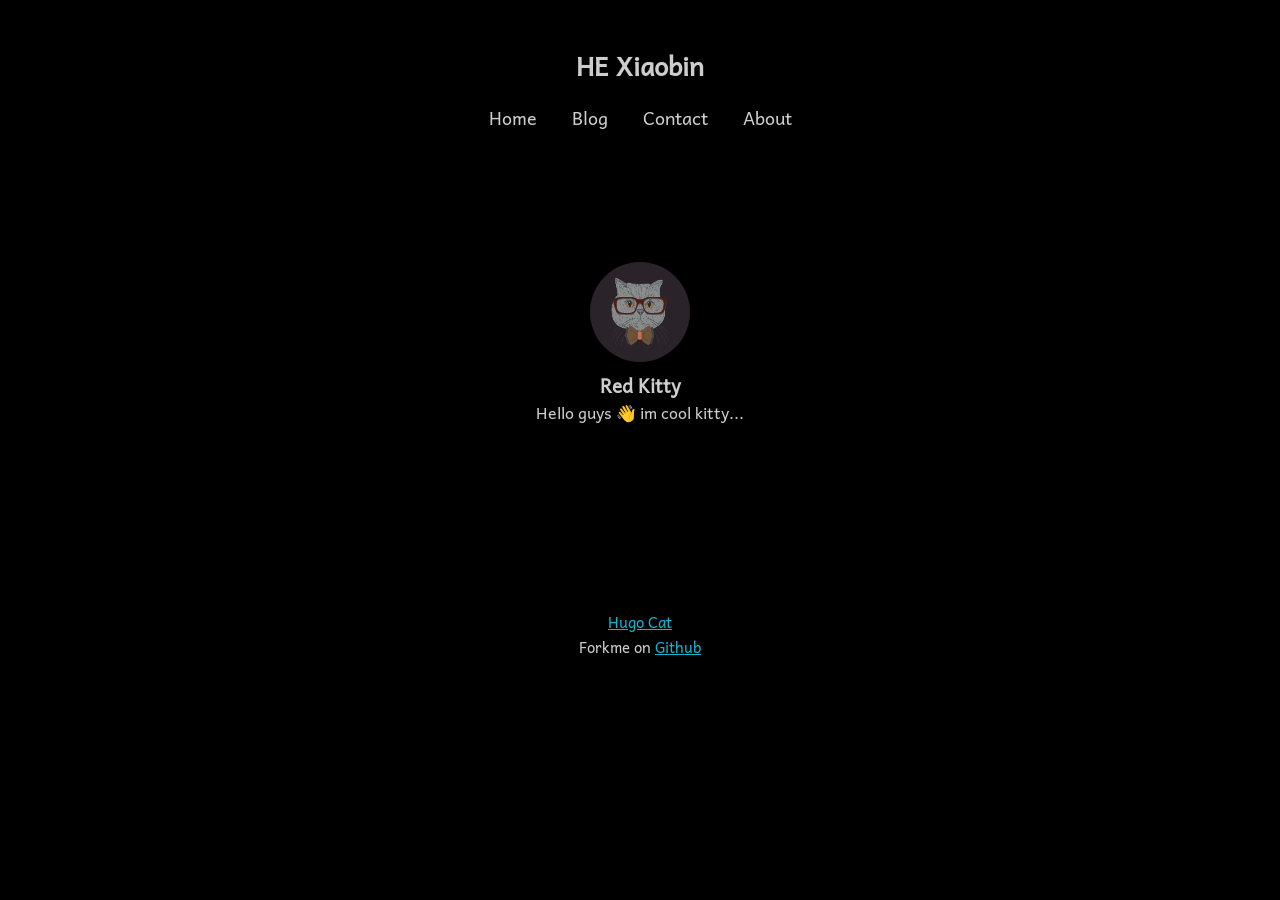
==== commit 494f87e6: "“master”" ====
--- a/index.html
+++ b/index.html
@@ -1 +1,60 @@
-<!doctype html><html lang="zh-CN"><head><meta charset="utf-8"/><meta http-equiv="X-UA-Compatible" content="IE=edge"/><meta name="viewport" content="width=device-width,initial-scale=1,maximum-scale=1,user-scalable=no"/><meta name="referrer" content="no-referrer"/><meta name="author" content="蝉時雨"/><meta name="description" content="蝉鸣如雨 花宵道中"/><meta name="keywords" content="Code, ACG, Zero, 蝉时雨"/><link rel="icon" href="/favicon.ico"/><link rel="icon" type="image/png" sizes="16x16" href="/favicon-16x16.png"/><link rel="icon" type="image/png" sizes="32x32" href="/favicon-32x32.png"/><link rel="apple-touch-icon" href="/apple-touch-icon.png"/><link rel="manifest" href="/manifest.json"/><link rel="preconnect" href="https://fonts.gstatic.com"/><link rel="stylesheet" href="https://fonts.googleapis.com/css2?family=Fira+Mono&family=Noto+Serif+SC&display=swap"/><title>蝉時雨</title><script defer="defer" src="/static/js/main.6db89e71.js"></script><link href="/static/css/main.cafef7ec.css" rel="stylesheet"></head><body><noscript>You need to enable JavaScript to run this app.</noscript><div id="root"></div></body></html>+<!doctype html>
+<html lang="en">
+
+<head>
+	<meta name="generator" content="Hugo 0.111.3">
+    <meta charset="utf-8">
+    <meta name="viewport" content="width=device-width, initial-scale=1">
+    <meta name="description" content="Cat">
+    <link rel="icon" type="image/x-icon" href="https://hiubunho.github.io/img/logo.svg">
+    
+    <link rel="stylesheet" href="https://hiubunho.github.io/css/style.min.1dac2dce58058802a69e8c1e3ae7a2820fa9411cff0cded4211b8a1403b3b8327c23f39304b5650b1ffe9b747ea64029f9c811425cf1ffa0eb081ab9ccec871b.css" integrity="sha512-HawtzlgFiAKmnoweOueigg&#43;pQRz/DN7UIRuKFAOzuDJ8I/OTBLVlCx/&#43;m3R&#43;pkAp&#43;cgRQlzx/6DrCBq5zOyHGw==" crossorigin="anonymous"> 
+    
+
+</head>
+
+<title>
+    
+     HE Xiaobin
+   
+</title> 
+
+<body> 
+<header>
+     <div class="cat">
+      <h1><a href="https://hiubunho.github.io/">HE Xiaobin</a></h1>
+     
+      <ul class="header-link">
+        
+        <li><a class="link" href="/">Home</a></li>
+        
+        <li><a class="link" href="/blog/">Blog</a></li>
+        
+        <li><a class="link" href="/contact/">Contact</a></li>
+        
+        <li><a class="link" href="/about/">About</a></li>
+        
+      </ul>
+    </div>
+</header>
+<div id="content">
+
+<div class="avatar">
+<div class="ava">
+    <img src="/img/cat.png" width="100" height="100" alt="aziz" class="img-ava" />
+</div>
+<div class="ava-text">
+    <h3>Red Kitty</h3>
+    <p>Hello guys &#128075; im cool kitty...</p>
+</div>
+</div>
+
+</div>
+<footer class="footer">
+    <p><a href="https://gohugo.io">Hugo Cat</a></p>
+    <p>Forkme on <a href="https://github.com/httpsecure/hugo-cat">Github</a></p>
+</footer>
+
+
+</body>
+</html>
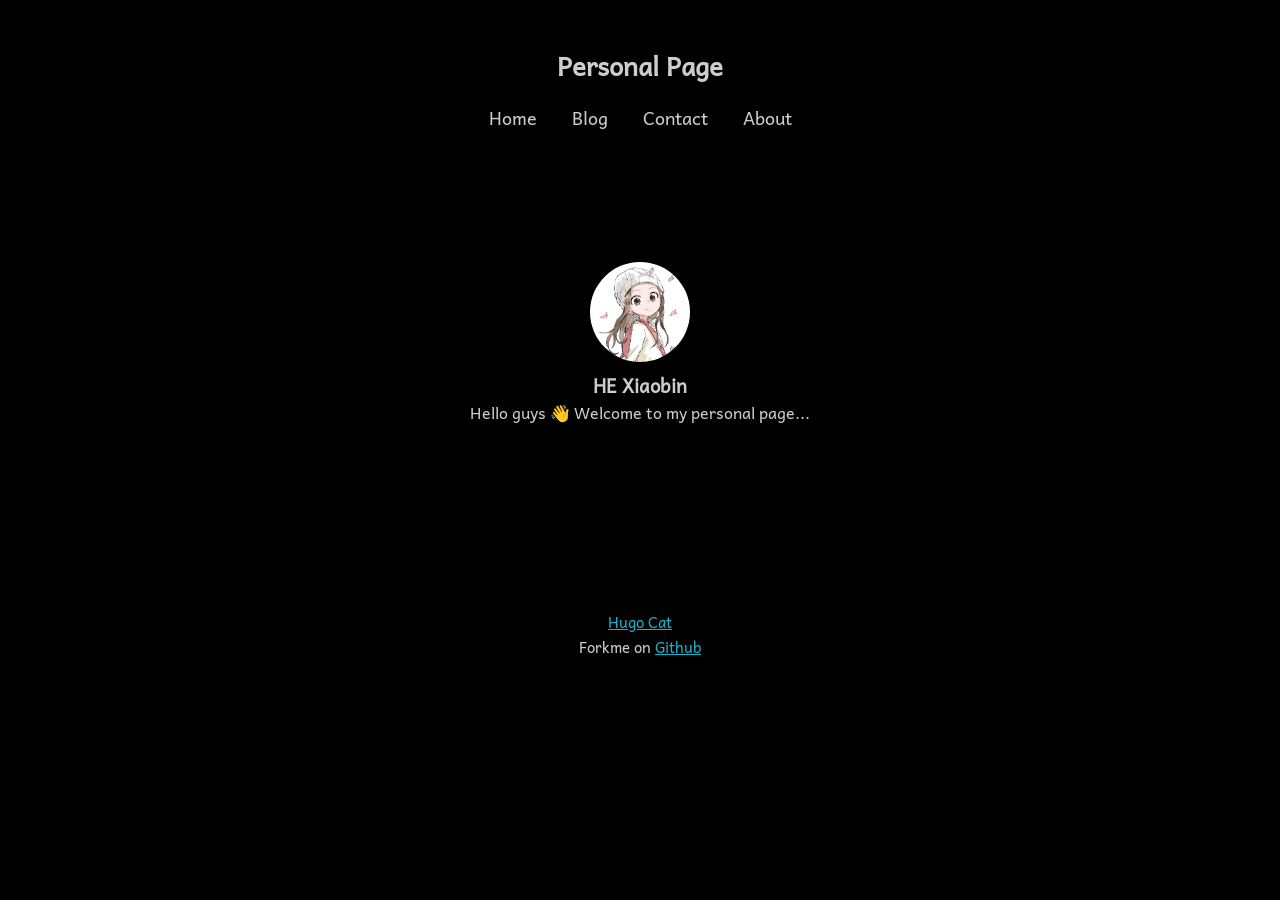
==== commit ce8317d8: "“master”" ====
--- a/index.html
+++ b/index.html
@@ -5,7 +5,7 @@
 	<meta name="generator" content="Hugo 0.111.3">
     <meta charset="utf-8">
     <meta name="viewport" content="width=device-width, initial-scale=1">
-    <meta name="description" content="Cat">
+    <meta name="description" content="Personal Portfolio Page">
     <link rel="icon" type="image/x-icon" href="https://hiubunho.github.io/img/logo.svg">
     
     <link rel="stylesheet" href="https://hiubunho.github.io/css/style.min.1dac2dce58058802a69e8c1e3ae7a2820fa9411cff0cded4211b8a1403b3b8327c23f39304b5650b1ffe9b747ea64029f9c811425cf1ffa0eb081ab9ccec871b.css" integrity="sha512-HawtzlgFiAKmnoweOueigg&#43;pQRz/DN7UIRuKFAOzuDJ8I/OTBLVlCx/&#43;m3R&#43;pkAp&#43;cgRQlzx/6DrCBq5zOyHGw==" crossorigin="anonymous"> 
@@ -15,14 +15,14 @@
 
 <title>
     
-     HE Xiaobin
+     Personal Page
    
 </title> 
 
 <body> 
 <header>
      <div class="cat">
-      <h1><a href="https://hiubunho.github.io/">HE Xiaobin</a></h1>
+      <h1><a href="https://hiubunho.github.io/">Personal Page</a></h1>
      
       <ul class="header-link">
         
@@ -41,11 +41,11 @@
 
 <div class="avatar">
 <div class="ava">
-    <img src="/img/cat.png" width="100" height="100" alt="aziz" class="img-ava" />
+    <img src="/img/touxiang.jpeg" width="100" height="100" alt="aziz" class="img-ava" />
 </div>
 <div class="ava-text">
-    <h3>Red Kitty</h3>
-    <p>Hello guys &#128075; im cool kitty...</p>
+    <h3>HE Xiaobin</h3>
+    <p>Hello guys &#128075; Welcome to my personal page...</p>
 </div>
 </div>
 
